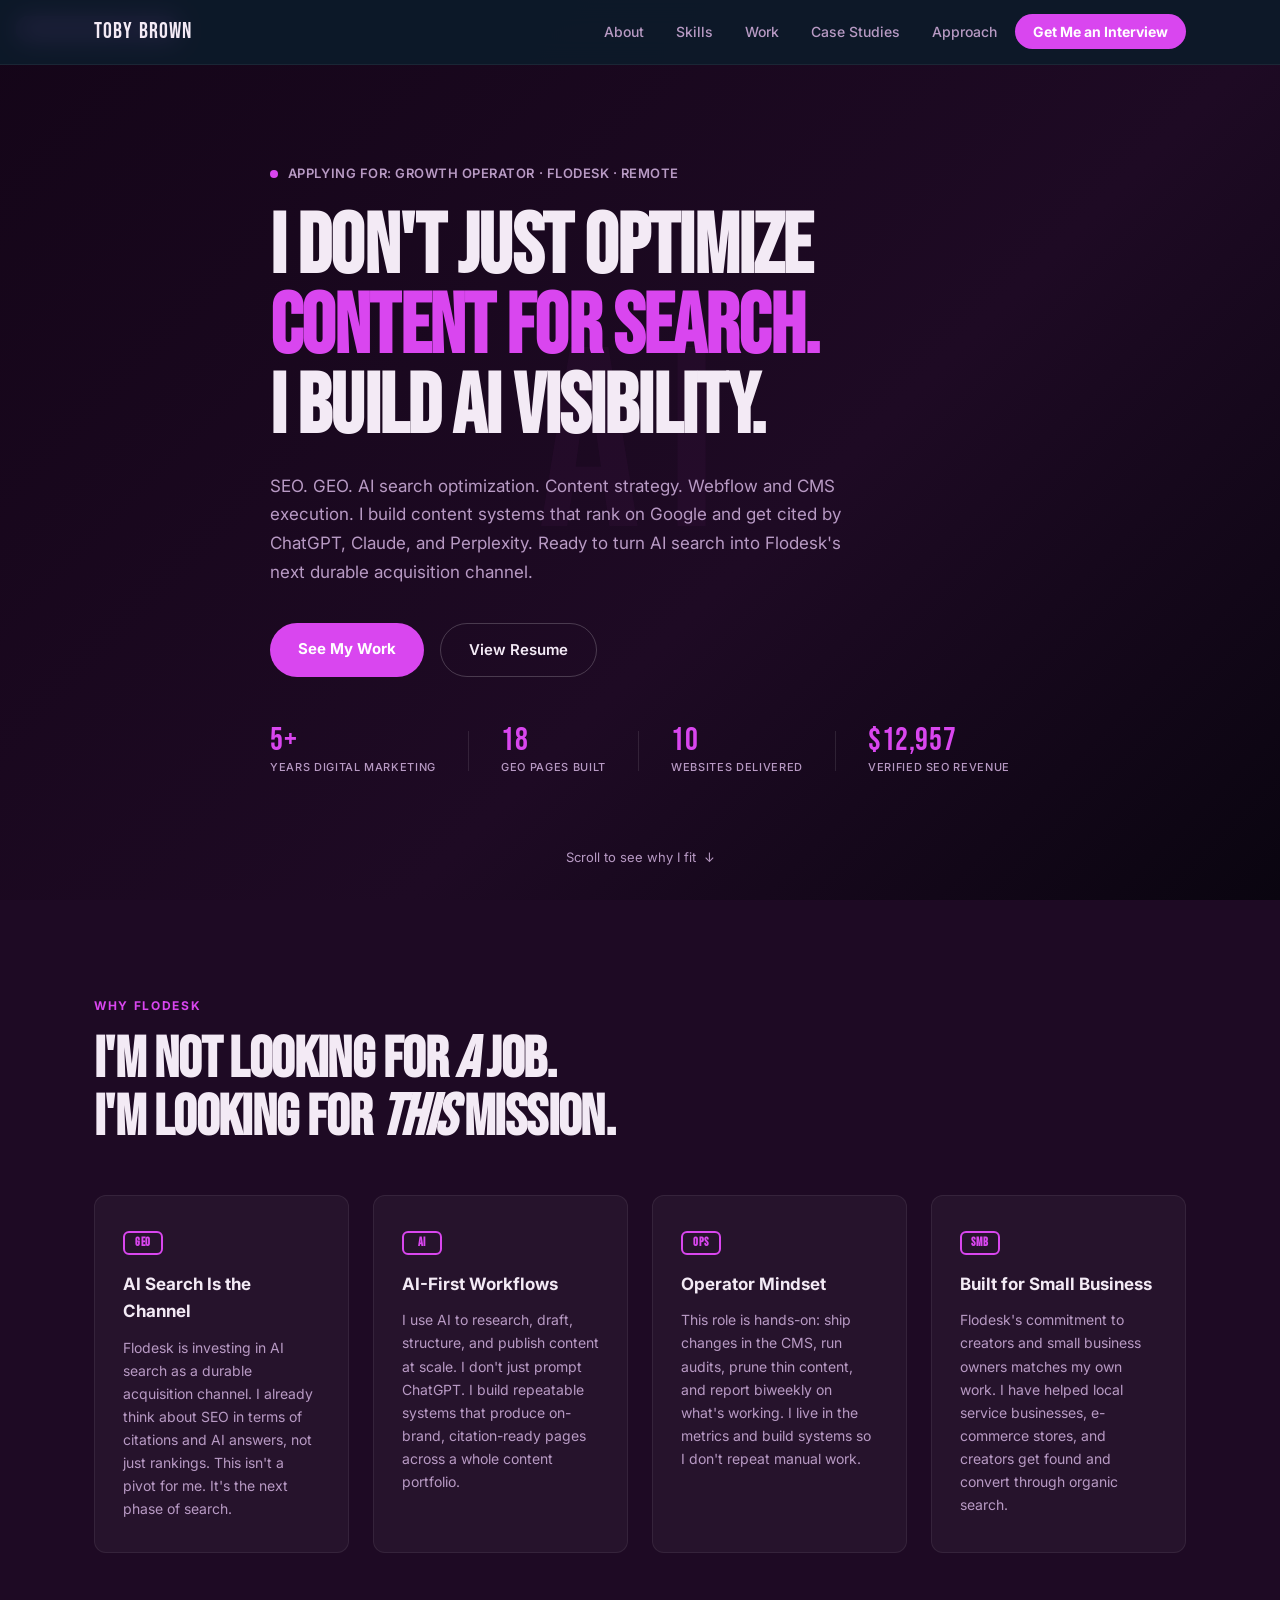
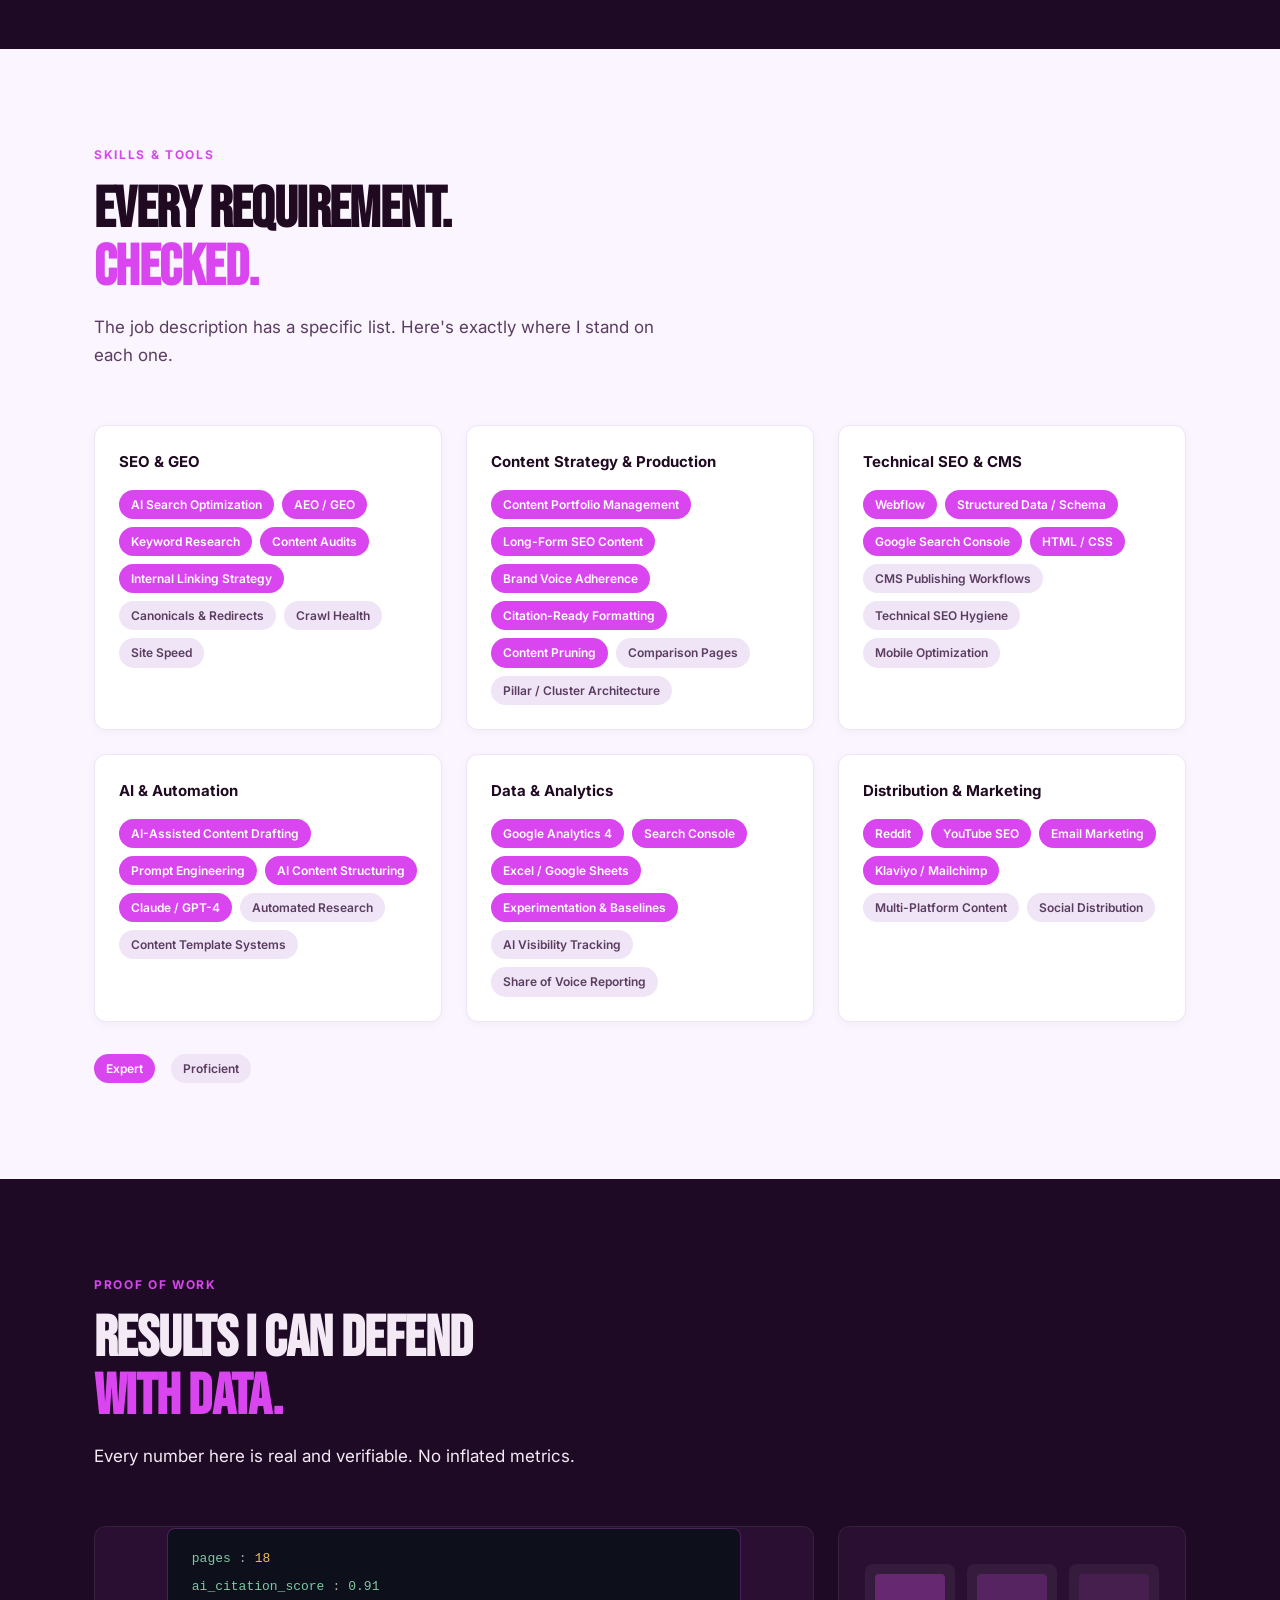
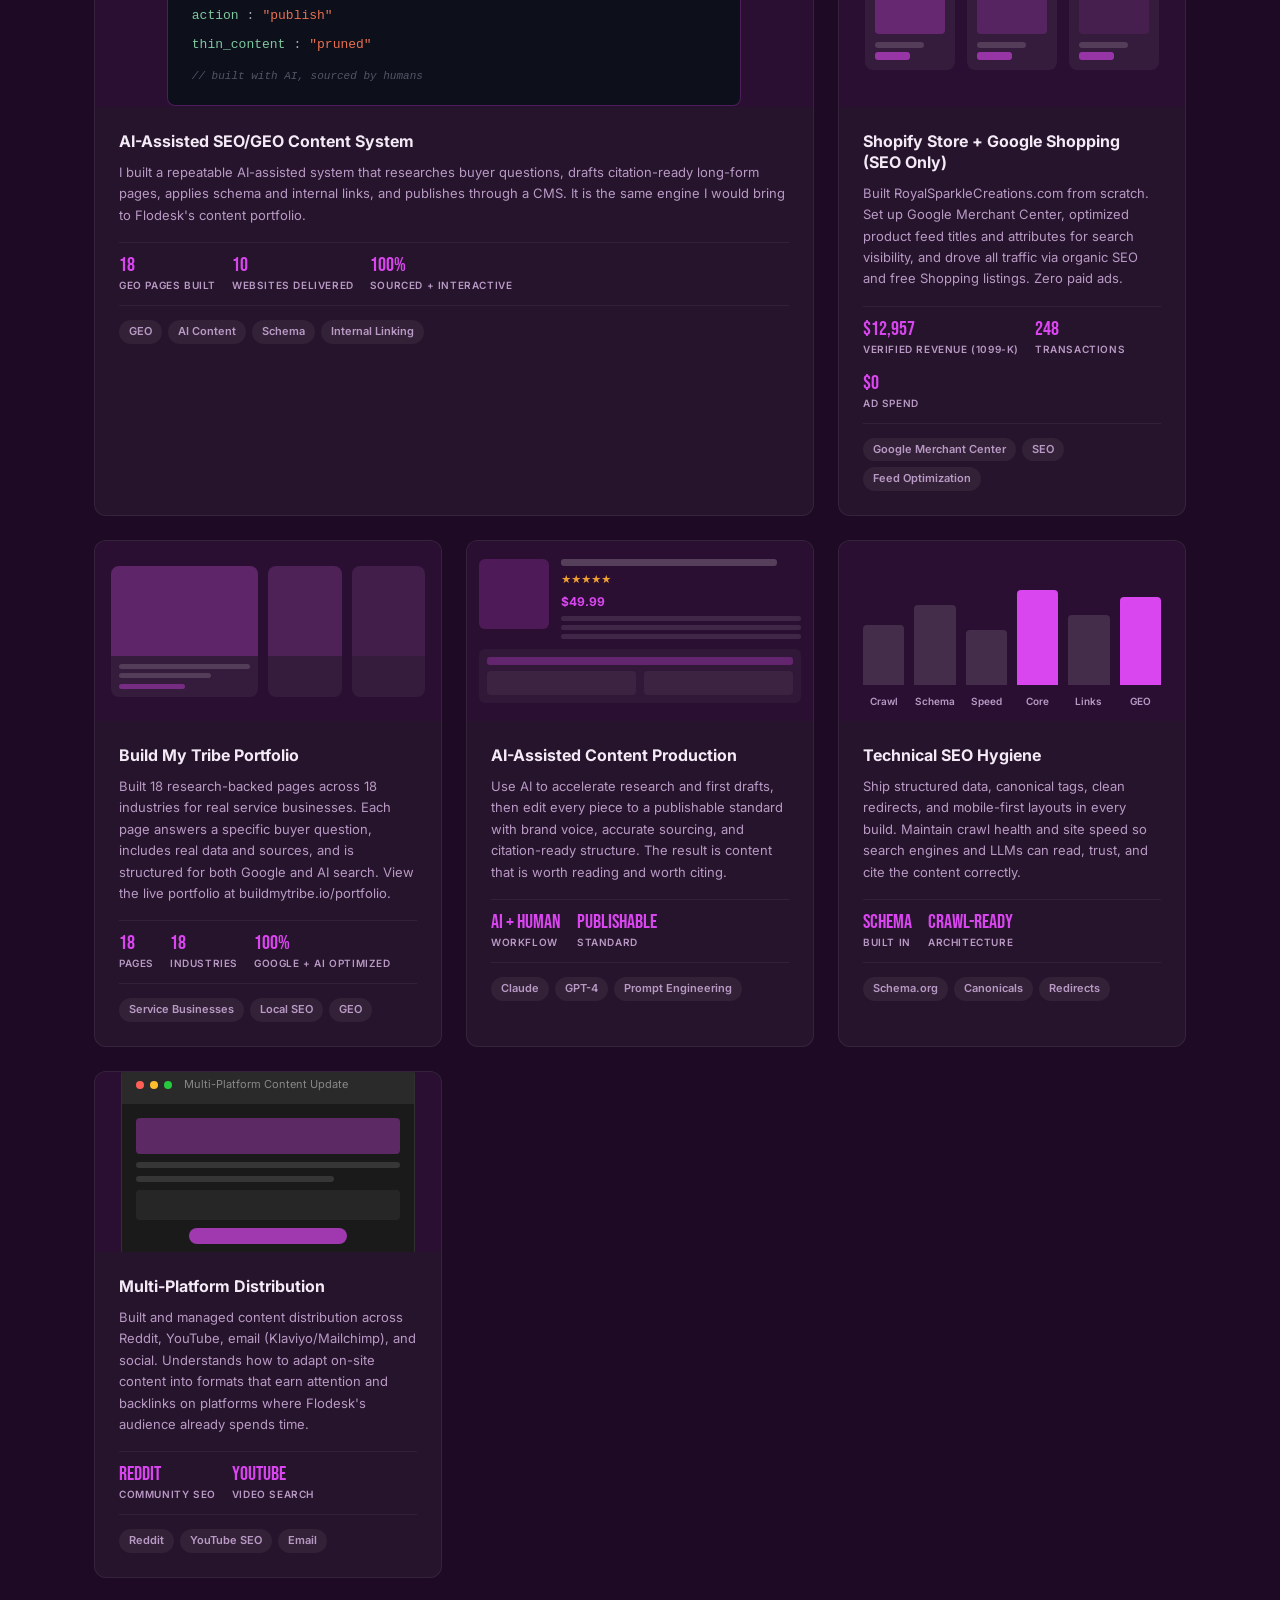
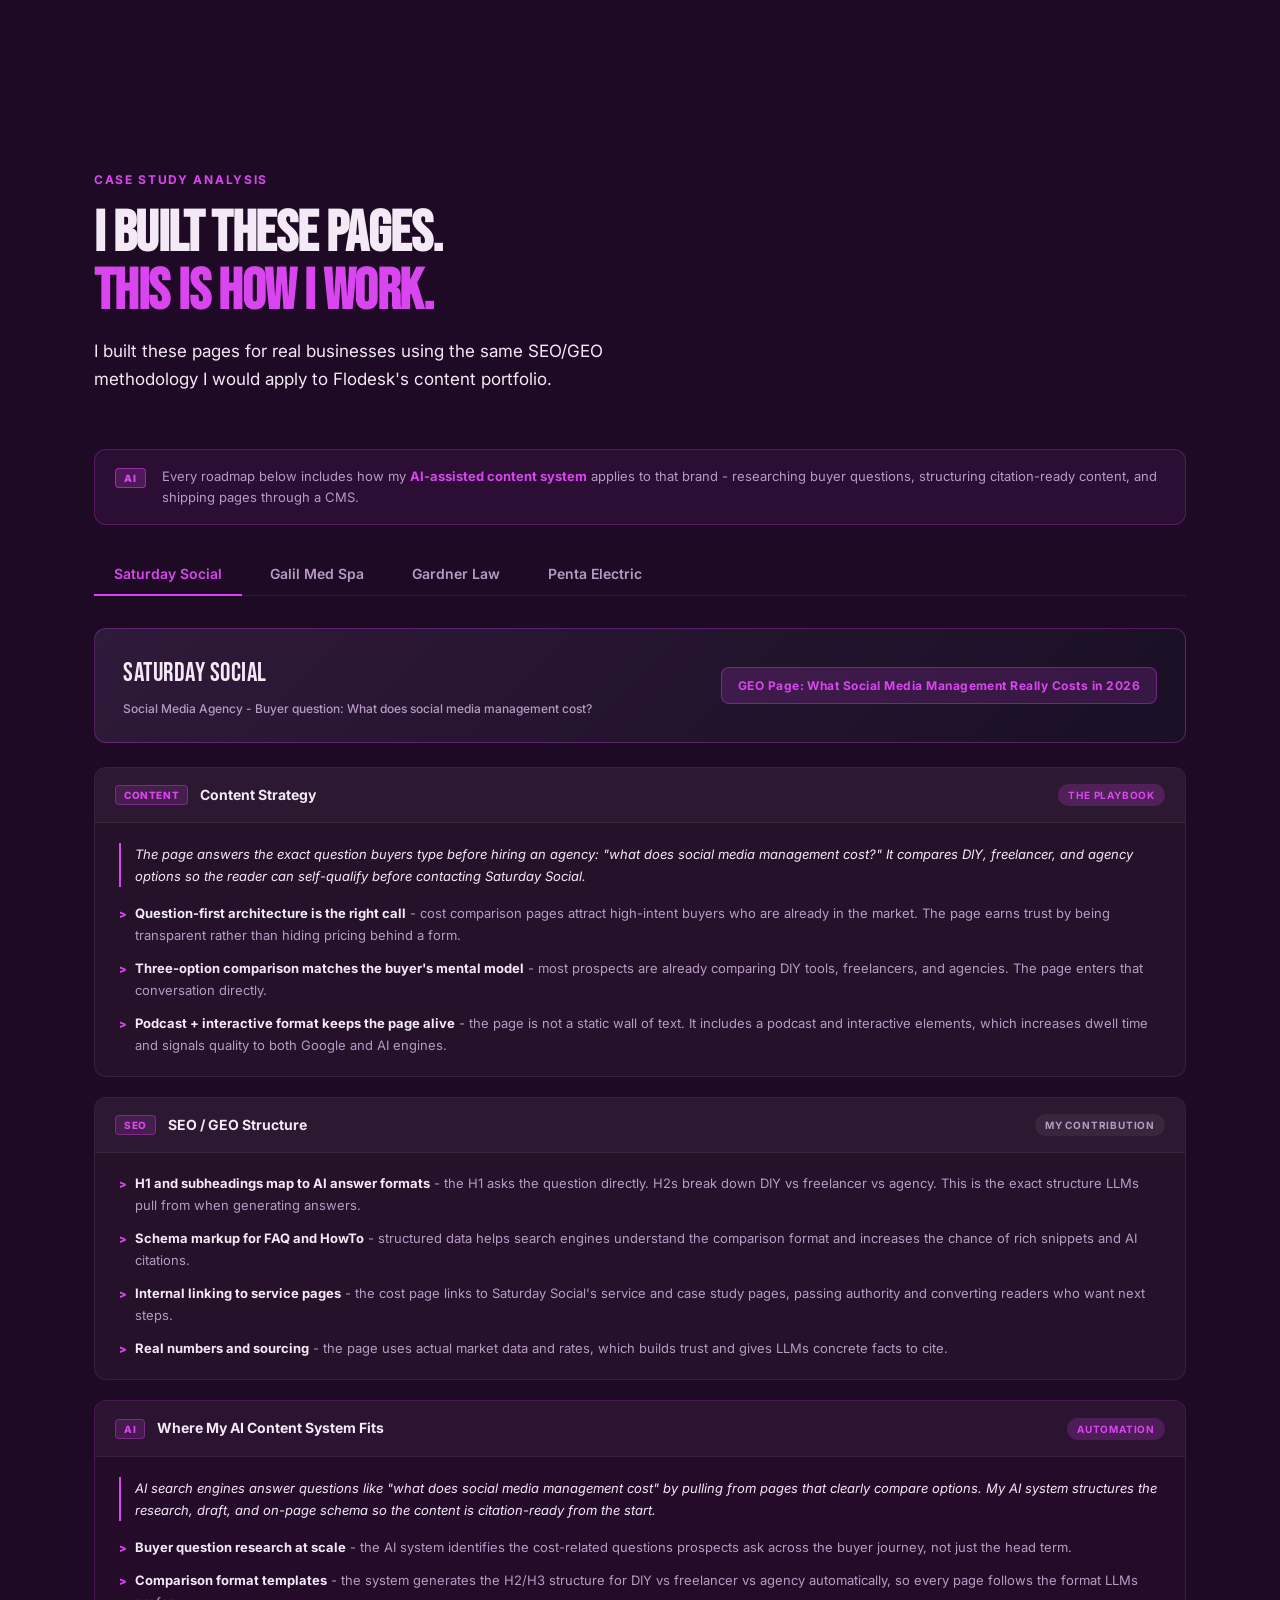
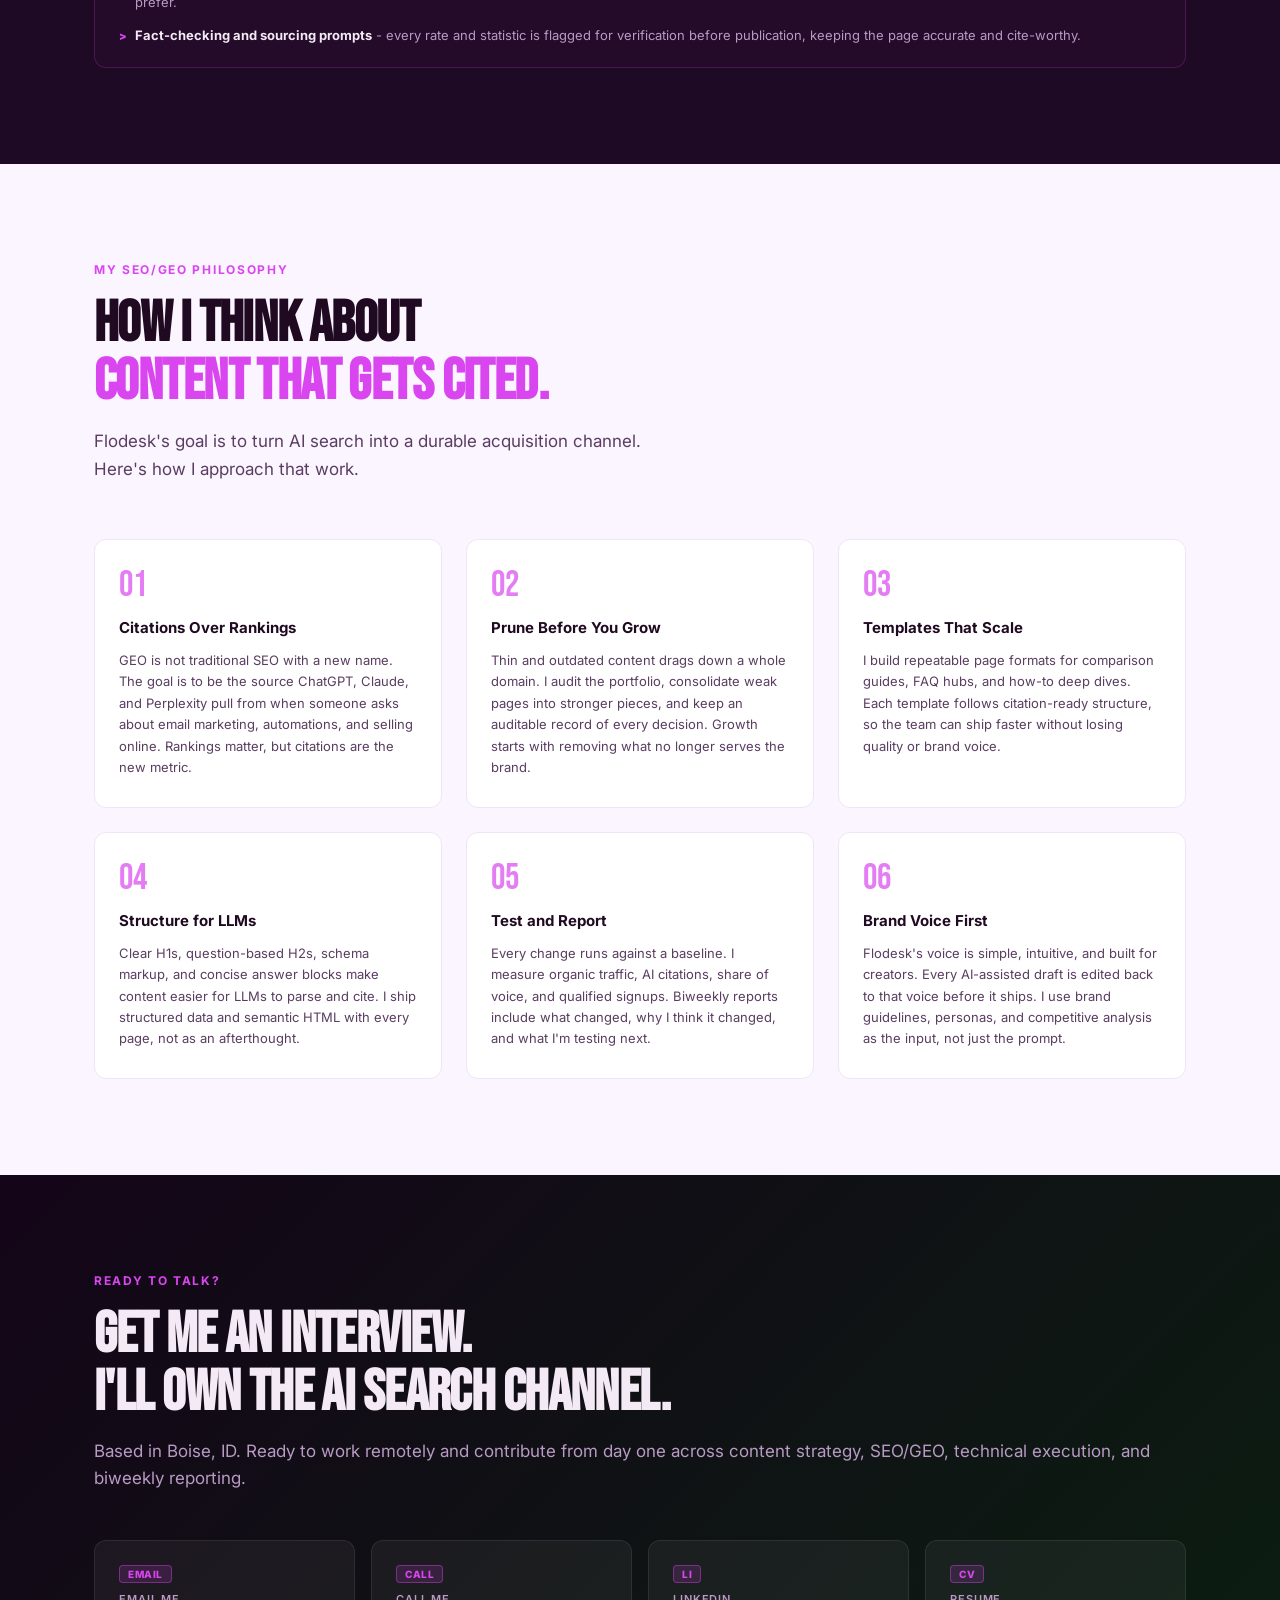
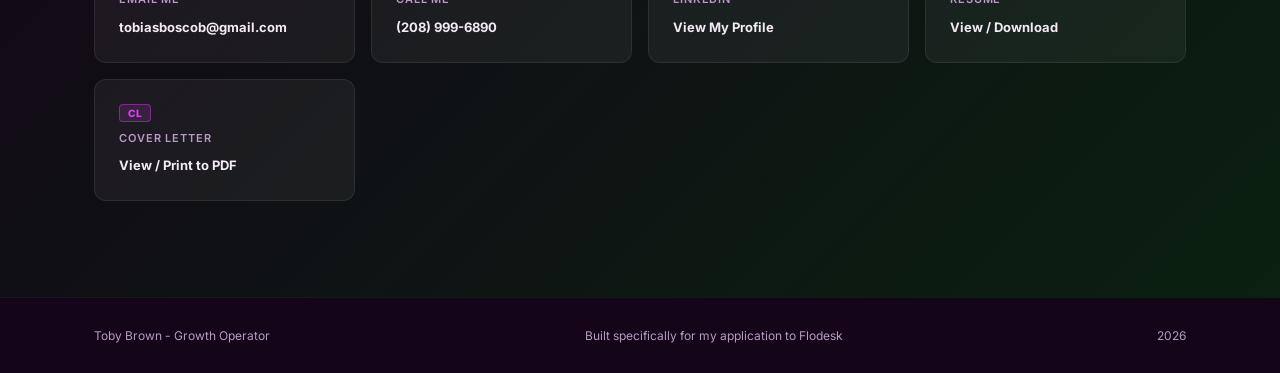
==== index.html @ 9919e55a "Initial Flodesk Growth Operator portfolio" ====
<!DOCTYPE html>
<html lang="en">
<head>
  <meta charset="UTF-8" />
  <meta name="viewport" content="width=device-width, initial-scale=1.0" />
  <title>Toby Brown - Growth Operator | Flodesk Application</title>
  <meta name="description" content="Application portfolio for the Growth Operator role at Flodesk. SEO, GEO, AI search optimization, content strategy, and technical execution." />
  <link rel="preconnect" href="https://fonts.googleapis.com" />
  <link rel="preconnect" href="https://fonts.gstatic.com" crossorigin />
  <link href="https://fonts.googleapis.com/css2?family=Inter:wght@300;400;500;600;700;800;900&family=Bebas+Neue&display=swap" rel="stylesheet" />
  <link rel="stylesheet" href="style.css" />
</head>
<body>

  <!-- NAV -->
  <nav id="navbar">
    <div class="nav-inner">
      <span class="nav-logo">Toby Brown</span>
      <ul class="nav-links">
        <li><a href="#about">About</a></li>
        <li><a href="#skills">Skills</a></li>
        <li><a href="#work">Work</a></li>
        <li><a href="#roadmaps">Case Studies</a></li>
        <li><a href="#approach">Approach</a></li>
        <li><a href="#contact" class="nav-cta">Get Me an Interview</a></li>
      </ul>
      <button class="hamburger" id="hamburger" aria-label="Menu">&#9776;</button>
    </div>
  </nav>

  <!-- HERO -->
  <section id="hero">
    <div class="hero-bg-text">AI</div>
    <div class="hero-content">
      <div class="hero-eyebrow">
        <span class="dot"></span>
        Applying for: Growth Operator &middot; Flodesk &middot; Remote
      </div>
      <h1>
        I Don't Just Optimize<br />
        <span class="accent">Content for Search.</span><br />
        I Build AI Visibility.
      </h1>
      <p class="hero-sub">
        SEO. GEO. AI search optimization. Content strategy. Webflow and CMS execution.
        I build content systems that rank on Google and get cited by ChatGPT, Claude, and Perplexity.
        Ready to turn AI search into Flodesk's next durable acquisition channel.
      </p>
      <div class="hero-actions">
        <a href="#work" class="btn-primary">See My Work</a>
        <a href="resume.html" target="_blank" class="btn-outline">View Resume</a>
      </div>
      <div class="hero-stats">
        <div class="stat"><span class="stat-num">5+</span><span class="stat-label">Years Digital Marketing</span></div>
        <div class="stat-divider"></div>
        <div class="stat"><span class="stat-num">18</span><span class="stat-label">GEO Pages Built</span></div>
        <div class="stat-divider"></div>
        <div class="stat"><span class="stat-num">10</span><span class="stat-label">Websites Delivered</span></div>
        <div class="stat-divider"></div>
        <div class="stat"><span class="stat-num">$12,957</span><span class="stat-label">Verified SEO Revenue</span></div>
      </div>
    </div>
    <div class="hero-scroll-hint">Scroll to see why I fit <span>&#8595;</span></div>
  </section>

  <!-- WHY RIDGELINE -->
  <section id="about" class="section-dark">
    <div class="container">
      <div class="section-label">Why Flodesk</div>
      <h2>I'm Not Looking For <em>A</em> Job.<br />I'm Looking For <em>This</em> Mission.</h2>
      <div class="why-grid">
        <div class="why-card">
          <div class="why-icon-text">GEO</div>
          <h3>AI Search Is the Channel</h3>
          <p>Flodesk is investing in AI search as a durable acquisition channel. I already think about SEO in terms of citations and AI answers, not just rankings. This isn't a pivot for me. It's the next phase of search.</p>
        </div>
        <div class="why-card">
          <div class="why-icon-text">AI</div>
          <h3>AI-First Workflows</h3>
          <p>I use AI to research, draft, structure, and publish content at scale. I don't just prompt ChatGPT. I build repeatable systems that produce on-brand, citation-ready pages across a whole content portfolio.</p>
        </div>
        <div class="why-card">
          <div class="why-icon-text">OPS</div>
          <h3>Operator Mindset</h3>
          <p>This role is hands-on: ship changes in the CMS, run audits, prune thin content, and report biweekly on what's working. I live in the metrics and build systems so I don't repeat manual work.</p>
        </div>
        <div class="why-card">
          <div class="why-icon-text">SMB</div>
          <h3>Built for Small Business</h3>
          <p>Flodesk's commitment to creators and small business owners matches my own work. I have helped local service businesses, e-commerce stores, and creators get found and convert through organic search.</p>
        </div>
      </div>
    </div>
  </section>

  <!-- SKILLS MATRIX -->
  <section id="skills" class="section-light">
    <div class="container">
      <div class="section-label">Skills &amp; Tools</div>
      <h2>Every Requirement.<br /><span class="accent">Checked.</span></h2>
      <p class="section-sub">The job description has a specific list. Here's exactly where I stand on each one.</p>

      <div class="skills-categories">

        <div class="skill-category">
          <div class="skill-cat-header">
            <h3>SEO &amp; GEO</h3>
          </div>
          <div class="skill-tags">
            <span class="skill-tag expert">AI Search Optimization</span>
            <span class="skill-tag expert">AEO / GEO</span>
            <span class="skill-tag expert">Keyword Research</span>
            <span class="skill-tag expert">Content Audits</span>
            <span class="skill-tag expert">Internal Linking Strategy</span>
            <span class="skill-tag strong">Canonicals &amp; Redirects</span>
            <span class="skill-tag strong">Crawl Health</span>
            <span class="skill-tag strong">Site Speed</span>
          </div>
        </div>

        <div class="skill-category">
          <div class="skill-cat-header">
            <h3>Content Strategy &amp; Production</h3>
          </div>
          <div class="skill-tags">
            <span class="skill-tag expert">Content Portfolio Management</span>
            <span class="skill-tag expert">Long-Form SEO Content</span>
            <span class="skill-tag expert">Brand Voice Adherence</span>
            <span class="skill-tag expert">Citation-Ready Formatting</span>
            <span class="skill-tag expert">Content Pruning</span>
            <span class="skill-tag strong">Comparison Pages</span>
            <span class="skill-tag strong">Pillar / Cluster Architecture</span>
          </div>
        </div>

        <div class="skill-category">
          <div class="skill-cat-header">
            <h3>Technical SEO &amp; CMS</h3>
          </div>
          <div class="skill-tags">
            <span class="skill-tag expert">Webflow</span>
            <span class="skill-tag expert">Structured Data / Schema</span>
            <span class="skill-tag expert">Google Search Console</span>
            <span class="skill-tag expert">HTML / CSS</span>
            <span class="skill-tag strong">CMS Publishing Workflows</span>
            <span class="skill-tag strong">Technical SEO Hygiene</span>
            <span class="skill-tag strong">Mobile Optimization</span>
          </div>
        </div>

        <div class="skill-category">
          <div class="skill-cat-header">
            <h3>AI &amp; Automation</h3>
          </div>
          <div class="skill-tags">
            <span class="skill-tag expert">AI-Assisted Content Drafting</span>
            <span class="skill-tag expert">Prompt Engineering</span>
            <span class="skill-tag expert">AI Content Structuring</span>
            <span class="skill-tag expert">Claude / GPT-4</span>
            <span class="skill-tag strong">Automated Research</span>
            <span class="skill-tag strong">Content Template Systems</span>
          </div>
        </div>

        <div class="skill-category">
          <div class="skill-cat-header">
            <h3>Data &amp; Analytics</h3>
          </div>
          <div class="skill-tags">
            <span class="skill-tag expert">Google Analytics 4</span>
            <span class="skill-tag expert">Search Console</span>
            <span class="skill-tag expert">Excel / Google Sheets</span>
            <span class="skill-tag expert">Experimentation &amp; Baselines</span>
            <span class="skill-tag strong">AI Visibility Tracking</span>
            <span class="skill-tag strong">Share of Voice Reporting</span>
          </div>
        </div>

        <div class="skill-category">
          <div class="skill-cat-header">
            <h3>Distribution &amp; Marketing</h3>
          </div>
          <div class="skill-tags">
            <span class="skill-tag expert">Reddit</span>
            <span class="skill-tag expert">YouTube SEO</span>
            <span class="skill-tag expert">Email Marketing</span>
            <span class="skill-tag expert">Klaviyo / Mailchimp</span>
            <span class="skill-tag strong">Multi-Platform Content</span>
            <span class="skill-tag strong">Social Distribution</span>
          </div>
        </div>

      </div>

      <div class="skill-legend">
        <span class="legend-item"><span class="skill-tag expert">Expert</span></span>
        <span class="legend-item"><span class="skill-tag strong">Proficient</span></span>
      </div>
    </div>
  </section>

  <!-- WORK / PROOF -->
  <section id="work" class="section-dark">
    <div class="container">
      <div class="section-label">Proof of Work</div>
      <h2>Results I Can Defend<br /><span class="accent">With Data.</span></h2>
      <p class="section-sub">Every number here is real and verifiable. No inflated metrics.</p>

      <div class="portfolio-grid">

        <div class="portfolio-card featured">
          <div class="portfolio-card-badge">AI + GEO</div>
          <div class="portfolio-card-img ai-preview">
            <div class="code-mock">
              <div class="cm-line"><span class="cm-key">pages</span><span class="cm-op">:</span> <span class="cm-num">18</span></div>
              <div class="cm-line"><span class="cm-key">ai_citation_score</span><span class="cm-op">:</span> <span class="cm-val">0.91</span></div>
              <div class="cm-line"><span class="cm-key">action</span><span class="cm-op">:</span> <span class="cm-str">"publish"</span></div>
              <div class="cm-line"><span class="cm-key">thin_content</span><span class="cm-op">:</span> <span class="cm-str">"pruned"</span></div>
              <div class="cm-line cm-dim">// built with AI, sourced by humans</div>
            </div>
          </div>
          <div class="portfolio-card-content">
            <h3>AI-Assisted SEO/GEO Content System</h3>
            <p>I built a repeatable AI-assisted system that researches buyer questions, drafts citation-ready long-form pages, applies schema and internal links, and publishes through a CMS. It is the same engine I would bring to Flodesk's content portfolio.</p>
            <div class="portfolio-metrics">
              <div class="metric"><span class="metric-val">18</span><span class="metric-key">GEO Pages Built</span></div>
              <div class="metric"><span class="metric-val">10</span><span class="metric-key">Websites Delivered</span></div>
              <div class="metric"><span class="metric-val">100%</span><span class="metric-key">Sourced + Interactive</span></div>
            </div>
            <div class="portfolio-tags">
              <span>GEO</span><span>AI Content</span><span>Schema</span><span>Internal Linking</span>
            </div>
          </div>
        </div>

        <div class="portfolio-card">
          <div class="portfolio-card-badge">SEO Revenue</div>
          <div class="portfolio-card-img ads-preview">
            <div class="ads-mock">
              <div class="ads-mock-row">
                <div class="ads-product-card">
                  <div class="ads-product-img"></div>
                  <div class="ads-product-info">
                    <div class="ads-line short"></div>
                    <div class="ads-price"></div>
                  </div>
                </div>
                <div class="ads-product-card">
                  <div class="ads-product-img alt"></div>
                  <div class="ads-product-info">
                    <div class="ads-line short"></div>
                    <div class="ads-price"></div>
                  </div>
                </div>
                <div class="ads-product-card">
                  <div class="ads-product-img dark"></div>
                  <div class="ads-product-info">
                    <div class="ads-line short"></div>
                    <div class="ads-price"></div>
                  </div>
                </div>
              </div>
            </div>
          </div>
          <div class="portfolio-card-content">
            <h3>Shopify Store + Google Shopping (SEO Only)</h3>
            <p>Built RoyalSparkleCreations.com from scratch. Set up Google Merchant Center, optimized product feed titles and attributes for search visibility, and drove all traffic via organic SEO and free Shopping listings. Zero paid ads.</p>
            <div class="portfolio-metrics">
              <div class="metric"><span class="metric-val">$12,957</span><span class="metric-key">Verified Revenue (1099-K)</span></div>
              <div class="metric"><span class="metric-val">248</span><span class="metric-key">Transactions</span></div>
              <div class="metric"><span class="metric-val">$0</span><span class="metric-key">Ad Spend</span></div>
            </div>
            <div class="portfolio-tags">
              <span>Google Merchant Center</span><span>SEO</span><span>Feed Optimization</span>
            </div>
          </div>
        </div>

        <div class="portfolio-card">
          <div class="portfolio-card-badge">Content Portfolio</div>
          <div class="portfolio-card-img social-preview">
            <div class="social-mock">
              <div class="social-post">
                <div class="social-post-img"></div>
                <div class="social-post-caption">
                  <div class="sp-line wide"></div>
                  <div class="sp-line medium"></div>
                  <div class="sp-hashtags"></div>
                </div>
              </div>
              <div class="social-post small">
                <div class="social-post-img alt"></div>
              </div>
              <div class="social-post small">
                <div class="social-post-img dark"></div>
              </div>
            </div>
          </div>
          <div class="portfolio-card-content">
            <h3>Build My Tribe Portfolio</h3>
            <p>Built 18 research-backed pages across 18 industries for real service businesses. Each page answers a specific buyer question, includes real data and sources, and is structured for both Google and AI search. View the live portfolio at buildmytribe.io/portfolio.</p>
            <div class="portfolio-metrics">
              <div class="metric"><span class="metric-val">18</span><span class="metric-key">Pages</span></div>
              <div class="metric"><span class="metric-val">18</span><span class="metric-key">Industries</span></div>
              <div class="metric"><span class="metric-val">100%</span><span class="metric-key">Google + AI Optimized</span></div>
            </div>
            <div class="portfolio-tags">
              <span>Service Businesses</span><span>Local SEO</span><span>GEO</span>
            </div>
          </div>
        </div>

        <div class="portfolio-card">
          <div class="portfolio-card-badge">Content Production</div>
          <div class="portfolio-card-img amazon-preview">
            <div class="amazon-mock">
              <div class="amz-listing">
                <div class="amz-img"></div>
                <div class="amz-detail">
                  <div class="amz-title"></div>
                  <div class="amz-stars">&#9733;&#9733;&#9733;&#9733;&#9733;</div>
                  <div class="amz-price">$49.99</div>
                  <div class="amz-bullets">
                    <div class="amz-bullet"></div>
                    <div class="amz-bullet"></div>
                    <div class="amz-bullet"></div>
                  </div>
                </div>
              </div>
              <div class="amz-aplus">
                <div class="aplus-bar"></div>
                <div class="aplus-row">
                  <div class="aplus-cell"></div>
                  <div class="aplus-cell"></div>
                </div>
              </div>
            </div>
          </div>
          <div class="portfolio-card-content">
            <h3>AI-Assisted Content Production</h3>
            <p>Use AI to accelerate research and first drafts, then edit every piece to a publishable standard with brand voice, accurate sourcing, and citation-ready structure. The result is content that is worth reading and worth citing.</p>
            <div class="portfolio-metrics">
              <div class="metric"><span class="metric-val">AI + Human</span><span class="metric-key">Workflow</span></div>
              <div class="metric"><span class="metric-val">Publishable</span><span class="metric-key">Standard</span></div>
            </div>
            <div class="portfolio-tags">
              <span>Claude</span><span>GPT-4</span><span>Prompt Engineering</span>
            </div>
          </div>
        </div>

        <div class="portfolio-card">
          <div class="portfolio-card-badge">Technical SEO</div>
          <div class="portfolio-card-img design-preview">
            <div class="design-mock">
              <div class="report-bars">
                <div class="r-bar" style="height:60%"></div>
                <div class="r-bar" style="height:80%"></div>
                <div class="r-bar" style="height:55%"></div>
                <div class="r-bar accent" style="height:95%"></div>
                <div class="r-bar" style="height:70%"></div>
                <div class="r-bar accent" style="height:88%"></div>
              </div>
              <div class="report-labels">
                <span>Crawl</span><span>Schema</span><span>Speed</span><span>Core</span><span>Links</span><span>GEO</span>
              </div>
            </div>
          </div>
          <div class="portfolio-card-content">
            <h3>Technical SEO Hygiene</h3>
            <p>Ship structured data, canonical tags, clean redirects, and mobile-first layouts in every build. Maintain crawl health and site speed so search engines and LLMs can read, trust, and cite the content correctly.</p>
            <div class="portfolio-metrics">
              <div class="metric"><span class="metric-val">Schema</span><span class="metric-key">Built In</span></div>
              <div class="metric"><span class="metric-val">Crawl-Ready</span><span class="metric-key">Architecture</span></div>
            </div>
            <div class="portfolio-tags">
              <span>Schema.org</span><span>Canonicals</span><span>Redirects</span>
            </div>
          </div>
        </div>

        <div class="portfolio-card">
          <div class="portfolio-card-badge">Distribution</div>
          <div class="portfolio-card-img email-preview">
            <div class="email-mock">
              <div class="email-mock-header">
                <span class="em-dot red"></span>
                <span class="em-dot yellow"></span>
                <span class="em-dot green"></span>
                <span class="em-subject">Multi-Platform Content Update</span>
              </div>
              <div class="email-mock-body">
                <div class="em-hero-bar"></div>
                <div class="em-text-line wide"></div>
                <div class="em-text-line medium"></div>
                <div class="em-img-placeholder"></div>
                <div class="em-cta-bar"></div>
              </div>
            </div>
          </div>
          <div class="portfolio-card-content">
            <h3>Multi-Platform Distribution</h3>
            <p>Built and managed content distribution across Reddit, YouTube, email (Klaviyo/Mailchimp), and social. Understands how to adapt on-site content into formats that earn attention and backlinks on platforms where Flodesk's audience already spends time.</p>
            <div class="portfolio-metrics">
              <div class="metric"><span class="metric-val">Reddit</span><span class="metric-key">Community SEO</span></div>
              <div class="metric"><span class="metric-val">YouTube</span><span class="metric-key">Video Search</span></div>
            </div>
            <div class="portfolio-tags">
              <span>Reddit</span><span>YouTube SEO</span><span>Email</span>
            </div>
          </div>
        </div>

      </div>
    </div>
  </section>

  <!-- CASE STUDY ROADMAPS -->
  <section id="roadmaps" class="section-dark">
    <div class="container">
      <div class="section-label">Case Study Analysis</div>
      <h2>I Built These Pages.<br /><span class="accent">This Is How I Work.</span></h2>
      <p class="section-sub">I built these pages for real businesses using the same SEO/GEO methodology I would apply to Flodesk's content portfolio.</p>

      <div class="ai-callout-banner">
        <span class="ai-badge">AI</span>
        <p>Every roadmap below includes how my <strong>AI-assisted content system</strong> applies to that brand - researching buyer questions, structuring citation-ready content, and shipping pages through a CMS.</p>
      </div>

      <div class="brand-tabs">
        <button class="brand-tab active" data-brand="saturday">Saturday Social</button>
        <button class="brand-tab" data-brand="galil">Galil Med Spa</button>
        <button class="brand-tab" data-brand="gardner">Gardner Law</button>
        <button class="brand-tab" data-brand="penta">Penta Electric</button>
      </div>

      <!-- SATURDAY SOCIAL -->
      <div class="brand-roadmap active" id="brand-saturday">
        <div class="roadmap-header saturday-header">
          <div class="roadmap-brand-info">
            <div class="roadmap-brand-name">Saturday Social</div>
            <div class="roadmap-brand-url">Social Media Agency - Buyer question: What does social media management cost?</div>
          </div>
          <div class="roadmap-result-badge">GEO Page: What Social Media Management Really Costs in 2026</div>
        </div>
        <div class="roadmap-body">

          <div class="channel-block">
            <div class="channel-header">
              <span class="channel-icon ci">CONTENT</span>
              <span class="channel-name">Content Strategy</span>
              <span class="channel-priority high">The Playbook</span>
            </div>
            <div class="channel-body">
              <p class="channel-thesis">The page answers the exact question buyers type before hiring an agency: "what does social media management cost?" It compares DIY, freelancer, and agency options so the reader can self-qualify before contacting Saturday Social.</p>
              <ul class="channel-actions">
                <li><strong>Question-first architecture is the right call</strong> - cost comparison pages attract high-intent buyers who are already in the market. The page earns trust by being transparent rather than hiding pricing behind a form.</li>
                <li><strong>Three-option comparison matches the buyer's mental model</strong> - most prospects are already comparing DIY tools, freelancers, and agencies. The page enters that conversation directly.</li>
                <li><strong>Podcast + interactive format keeps the page alive</strong> - the page is not a static wall of text. It includes a podcast and interactive elements, which increases dwell time and signals quality to both Google and AI engines.</li>
              </ul>
            </div>
          </div>

          <div class="channel-block">
            <div class="channel-header">
              <span class="channel-icon ci">SEO</span>
              <span class="channel-name">SEO / GEO Structure</span>
              <span class="channel-priority medium">My Contribution</span>
            </div>
            <div class="channel-body">
              <ul class="channel-actions">
                <li><strong>H1 and subheadings map to AI answer formats</strong> - the H1 asks the question directly. H2s break down DIY vs freelancer vs agency. This is the exact structure LLMs pull from when generating answers.</li>
                <li><strong>Schema markup for FAQ and HowTo</strong> - structured data helps search engines understand the comparison format and increases the chance of rich snippets and AI citations.</li>
                <li><strong>Internal linking to service pages</strong> - the cost page links to Saturday Social's service and case study pages, passing authority and converting readers who want next steps.</li>
                <li><strong>Real numbers and sourcing</strong> - the page uses actual market data and rates, which builds trust and gives LLMs concrete facts to cite.</li>
              </ul>
            </div>
          </div>

          <div class="channel-block ai-block">
            <div class="channel-header">
              <span class="channel-icon ci">AI</span>
              <span class="channel-name">Where My AI Content System Fits</span>
              <span class="channel-priority ai-tag">Automation</span>
            </div>
            <div class="channel-body">
              <p class="channel-thesis">AI search engines answer questions like "what does social media management cost" by pulling from pages that clearly compare options. My AI system structures the research, draft, and on-page schema so the content is citation-ready from the start.</p>
              <ul class="channel-actions">
                <li><strong>Buyer question research at scale</strong> - the AI system identifies the cost-related questions prospects ask across the buyer journey, not just the head term.</li>
                <li><strong>Comparison format templates</strong> - the system generates the H2/H3 structure for DIY vs freelancer vs agency automatically, so every page follows the format LLMs prefer.</li>
                <li><strong>Fact-checking and sourcing prompts</strong> - every rate and statistic is flagged for verification before publication, keeping the page accurate and cite-worthy.</li>
              </ul>
            </div>
          </div>

        </div>
      </div>

      <!-- GALIL MED SPA -->
      <div class="brand-roadmap" id="brand-galil">
        <div class="roadmap-header galil-header">
          <div class="roadmap-brand-info">
            <div class="roadmap-brand-name">Galil Med Spa</div>
            <div class="roadmap-brand-url">Medical Aesthetics - Buyer question: What does a HIFU facial cost?</div>
          </div>
          <div class="roadmap-result-badge">GEO Page: HIFU Facial Cost vs Microneedling vs Surgical Lift</div>
        </div>
        <div class="roadmap-body">

          <div class="channel-block">
            <div class="channel-header">
              <span class="channel-icon ci">CONTENT</span>
              <span class="channel-name">Content Strategy</span>
              <span class="channel-priority high">The Playbook</span>
            </div>
            <div class="channel-body">
              <p class="channel-thesis">The page targets a high-intent medical aesthetics buyer who is comparing treatments and providers. By answering cost, downtime, and results upfront, it filters out price shoppers and attracts prospects who are ready to book a consultation.</p>
              <ul class="channel-actions">
                <li><strong>Cost + comparison + provider is the right content triangle</strong> - buyers want to know price, how it compares to alternatives, and who they can trust. The page covers all three.</li>
                <li><strong>Medical credibility is non-negotiable</strong> - the page does not make unsupported claims. It explains how HIFU works, what it treats, and who is a good candidate, which protects the brand and helps the reader make an informed decision.</li>
                <li><strong>Local booking intent is built into the structure</strong> - the page is written for a specific Idaho market and includes clear next steps for consultation booking, not just education.</li>
              </ul>
            </div>
          </div>

          <div class="channel-block">
            <div class="channel-header">
              <span class="channel-icon ci">SEO</span>
              <span class="channel-name">SEO / GEO Structure</span>
              <span class="channel-priority medium">My Contribution</span>
            </div>
            <div class="channel-body">
              <ul class="channel-actions">
                <li><strong>H1 targets the comparison query</strong> - "What a HIFU Facial Costs (and How It Compares to Microneedling and a Surgical Lift)" captures both the cost intent and the comparison intent in one search-friendly headline.</li>
                <li><strong>Procedure comparison table</strong> - a clear table comparing HIFU, microneedling, and surgical lift gives both readers and AI engines a scannable fact base.</li>
                <li><strong>Medical FAQ schema</strong> - FAQ schema on safety, downtime, results, and candidacy helps the page appear in AI-generated answers and featured snippets.</li>
                <li><strong>Local service page links</strong> - internal links to the med spa's HIFU service and consultation pages convert educated readers into booked appointments.</li>
              </ul>
            </div>
          </div>

          <div class="channel-block ai-block">
            <div class="channel-header">
              <span class="channel-icon ci">AI</span>
              <span class="channel-name">Where My AI Content System Fits</span>
              <span class="channel-priority ai-tag">Automation</span>
            </div>
            <div class="channel-body">
              <p class="channel-thesis">Medical aesthetics content has to be accurate and well-sourced. My AI system drafts the comparison framework, flags medical claims for human review, and structures the page so it is easy for both readers and LLMs to parse.</p>
              <ul class="channel-actions">
                <li><strong>Competitor and alternative research</strong> - the AI system gathers how microneedling and surgical lift are described across authoritative sources, so the comparison is accurate and balanced.</li>
                <li><strong>Claim flagging for human verification</strong> - any statement about results, safety, or candidacy is tagged for review before publication, keeping the content compliant and trustworthy.</li>
                <li><strong>FAQ schema generation</strong> - the system extracts the most common questions from research and formats them into FAQ schema automatically.</li>
              </ul>
            </div>
          </div>

        </div>
      </div>

      <!-- GARDNER LAW -->
      <div class="brand-roadmap" id="brand-gardner">
        <div class="roadmap-header gardner-header">
          <div class="roadmap-brand-info">
            <div class="roadmap-brand-name">Gardner Law</div>
            <div class="roadmap-brand-url">Estate Planning - Buyer question: Will or living trust in Idaho?</div>
          </div>
          <div class="roadmap-result-badge">GEO Page: Will or Living Trust in Idaho</div>
        </div>
        <div class="roadmap-body">

          <div class="channel-block">
            <div class="channel-header">
              <span class="channel-icon ci">CONTENT</span>
              <span class="channel-name">Content Strategy</span>
              <span class="channel-priority high">The Playbook</span>
            </div>
            <div class="channel-body">
              <p class="channel-thesis">The page answers a high-stakes question for Idaho families: which estate planning tool do they actually need? It replaces dense legal jargon with plain-language guidance and a clear recommendation framework.</p>
              <ul class="channel-actions">
                <li><strong>Local specificity builds trust</strong> - Idaho probate laws and tax rules are different from other states. The page is written for Idaho residents, not a generic national audience.</li>
                <li><strong>Decision framework, not just definitions</strong> - the page does not just define wills and trusts. It tells the reader which one fits their situation based on assets, family structure, and goals.</li>
                <li><strong>Soft conversion to consultation</strong> - estate planning is a high-trust purchase. The page ends with a consultation CTA after educating the reader, which is the right sequence for this service.</li>
              </ul>
            </div>
          </div>

          <div class="channel-block">
            <div class="channel-header">
              <span class="channel-icon ci">SEO</span>
              <span class="channel-name">SEO / GEO Structure</span>
              <span class="channel-priority medium">My Contribution</span>
            </div>
            <div class="channel-body">
              <ul class="channel-actions">
                <li><strong>Local keyword targeting</strong> - the H1 includes "Idaho" and the page targets "will or trust Idaho," "Idaho living trust," and related local terms that indicate intent to hire a local attorney.</li>
                <li><strong>Clear H2 decision paths</strong> - H2s like "When a will is enough" and "When a trust makes sense" match the way AI engines structure comparison answers.</li>
                <li><strong>Legal disclaimer and authority signals</strong> - the page includes attorney bio links, disclaimers, and clear sourcing, which builds trust with both readers and AI systems.</li>
                <li><strong>Service and contact internal links</strong> - the page links to estate planning services, the attorney team, and the contact page to convert informed readers into consultations.</li>
              </ul>
            </div>
          </div>

          <div class="channel-block ai-block">
            <div class="channel-header">
              <span class="channel-icon ci">AI</span>
              <span class="channel-name">Where My AI Content System Fits</span>
              <span class="channel-priority ai-tag">Automation</span>
            </div>
            <div class="channel-body">
              <p class="channel-thesis">Legal content has to be precise and jurisdiction-specific. My AI system researches Idaho-specific estate planning rules, drafts plain-language explanations, and flags anything that needs attorney review before the page goes live.</p>
              <ul class="channel-actions">
                <li><strong>Jurisdiction-specific research</strong> - the AI system is prompted to prioritize Idaho probate, trust, and tax rules rather than generic US legal advice.</li>
                <li><strong>Plain-language rewriting</strong> - complex legal concepts are rewritten for a non-lawyer audience, then reviewed for accuracy before publication.</li>
                <li><strong>Attorney review checkpoints</strong> - the workflow flags sections that contain legal claims, ensuring a human expert reviews before the page is published.</li>
              </ul>
            </div>
          </div>

        </div>
      </div>

      <!-- PENTA ELECTRIC -->
      <div class="brand-roadmap" id="brand-penta">
        <div class="roadmap-header penta-header">
          <div class="roadmap-brand-info">
            <div class="roadmap-brand-name">Penta Electric</div>
            <div class="roadmap-brand-url">Electrical / Solar - Buyer question: Are solar panels worth it in Idaho in 2026?</div>
          </div>
          <div class="roadmap-result-badge">GEO Page: Are Solar Panels Worth It in Idaho in 2026?</div>
        </div>
        <div class="roadmap-body">

          <div class="channel-block">
            <div class="channel-header">
              <span class="channel-icon ci">CONTENT</span>
              <span class="channel-name">Content Strategy</span>
              <span class="channel-priority high">The Playbook</span>
            </div>
            <div class="channel-body">
              <p class="channel-thesis">The page addresses a buyer who is skeptical and researching a major purchase. It answers ROI, policy changes, and timing honestly, which builds authority and pre-qualifies the right leads for Penta Electric.</p>
              <ul class="channel-actions">
                <li><strong>Honest framing beats hype</strong> - the title promises "an honest look after the rules changed." That tone matches how buyers research solar today and builds trust before the sales conversation.</li>
                <li><strong>2026 policy update angle captures search demand</strong> - solar incentives and net metering rules change often. A page that addresses the latest rules ranks for time-sensitive searches and earns links from local news and forums.</li>
                <li><strong>ROI calculator or estimate framework</strong> - giving the reader a way to estimate payback period keeps them on the page and positions Penta Electric as the authority on Idaho solar math.</li>
              </ul>
            </div>
          </div>

          <div class="channel-block">
            <div class="channel-header">
              <span class="channel-icon ci">SEO</span>
              <span class="channel-name">SEO / GEO Structure</span>
              <span class="channel-priority medium">My Contribution</span>
            </div>
            <div class="channel-body">
              <ul class="channel-actions">
                <li><strong>Year-included H1 captures the update query</strong> - "Are solar panels worth it in Idaho in 2026?" ranks for both the evergreen question and the current-year policy search.</li>
                <li><strong>Policy and incentive section</strong> - a dedicated section on Idaho-specific incentives, tax credits, and utility rules gives LLMs concrete facts to cite and keeps the page fresh.</li>
                <li><strong>FAQ schema on payback, warranties, and installation</strong> - these are the exact questions buyers ask before contacting a solar installer. FAQ schema helps the page appear in AI answers.</li>
                <li><strong>Service page and quote CTA links</strong> - the page funnels educated readers into a free quote request, matching the high-intent solar buyer journey.</li>
              </ul>
            </div>
          </div>

          <div class="channel-block ai-block">
            <div class="channel-header">
              <span class="channel-icon ci">AI</span>
              <span class="channel-name">Where My AI Content System Fits</span>
              <span class="channel-priority ai-tag">Automation</span>
            </div>
            <div class="channel-body">
              <p class="channel-thesis">Solar content goes stale fast because policies and incentives change. My AI system tracks rule changes, drafts updated sections, and flags every statistic and incentive for verification before the page is republished.</p>
              <ul class="channel-actions">
                <li><strong>Policy change monitoring</strong> - the AI system is set up to detect changes in Idaho solar rules, net metering, and federal incentives so the page stays current.</li>
                <li><strong>ROI calculation framework</strong> - the system drafts payback examples based on current average system costs, electricity rates, and incentive values, then flags them for human review.</li>
                <li><strong>Update workflow</strong> - when rules change, the system identifies which sections need updates and suggests revised copy, reducing the time to keep the page accurate.</li>
              </ul>
            </div>
          </div>

        </div>
      </div>

      <!-- END ROADMAPS -->

    </div>
  </section>

  <!-- HOW I THINK ABOUT SEO/GEO -->
  <section id="approach" class="section-light">
    <div class="container">
      <div class="section-label">My SEO/GEO Philosophy</div>
      <h2>How I Think About<br /><span class="accent">Content That Gets Cited.</span></h2>
      <p class="section-sub">Flodesk's goal is to turn AI search into a durable acquisition channel. Here's how I approach that work.</p>
      <div class="approach-grid">

        <div class="approach-card">
          <div class="approach-num">01</div>
          <h3>Citations Over Rankings</h3>
          <p>GEO is not traditional SEO with a new name. The goal is to be the source ChatGPT, Claude, and Perplexity pull from when someone asks about email marketing, automations, and selling online. Rankings matter, but citations are the new metric.</p>
        </div>

        <div class="approach-card">
          <div class="approach-num">02</div>
          <h3>Prune Before You Grow</h3>
          <p>Thin and outdated content drags down a whole domain. I audit the portfolio, consolidate weak pages into stronger pieces, and keep an auditable record of every decision. Growth starts with removing what no longer serves the brand.</p>
        </div>

        <div class="approach-card">
          <div class="approach-num">03</div>
          <h3>Templates That Scale</h3>
          <p>I build repeatable page formats for comparison guides, FAQ hubs, and how-to deep dives. Each template follows citation-ready structure, so the team can ship faster without losing quality or brand voice.</p>
        </div>

        <div class="approach-card">
          <div class="approach-num">04</div>
          <h3>Structure for LLMs</h3>
          <p>Clear H1s, question-based H2s, schema markup, and concise answer blocks make content easier for LLMs to parse and cite. I ship structured data and semantic HTML with every page, not as an afterthought.</p>
        </div>

        <div class="approach-card">
          <div class="approach-num">05</div>
          <h3>Test and Report</h3>
          <p>Every change runs against a baseline. I measure organic traffic, AI citations, share of voice, and qualified signups. Biweekly reports include what changed, why I think it changed, and what I'm testing next.</p>
        </div>

        <div class="approach-card">
          <div class="approach-num">06</div>
          <h3>Brand Voice First</h3>
          <p>Flodesk's voice is simple, intuitive, and built for creators. Every AI-assisted draft is edited back to that voice before it ships. I use brand guidelines, personas, and competitive analysis as the input, not just the prompt.</p>
        </div>

      </div>
    </div>
  </section>

  <!-- CONTACT -->
  <section id="contact" class="section-cta">
    <div class="container">
      <div class="cta-content">
        <div class="section-label light">Ready to Talk?</div>
        <h2>Get me an Interview.<br />I'll own the AI search channel.</h2>
        <p>Based in Boise, ID. Ready to work remotely and contribute from day one across content strategy, SEO/GEO, technical execution, and biweekly reporting.</p>
        <div class="contact-options">
          <a href="mailto:tobiasboscob@gmail.com" class="contact-card">
            <span class="contact-icon ci">EMAIL</span>
            <span class="contact-label">Email Me</span>
            <span class="contact-value">tobiasboscob@gmail.com</span>
          </a>
          <a href="tel:2089996890" class="contact-card">
            <span class="contact-icon ci">CALL</span>
            <span class="contact-label">Call Me</span>
            <span class="contact-value">(208) 999-6890</span>
          </a>
          <a href="https://www.linkedin.com/in/tobias-brown-352503311/" target="_blank" class="contact-card">
            <span class="contact-icon ci">LI</span>
            <span class="contact-label">LinkedIn</span>
            <span class="contact-value">View My Profile</span>
          </a>
          <a href="resume.html" target="_blank" class="contact-card">
            <span class="contact-icon ci">CV</span>
            <span class="contact-label">Resume</span>
            <span class="contact-value">View / Download</span>
          </a>
          <a href="cover-letter.html" target="_blank" class="contact-card">
            <span class="contact-icon ci">CL</span>
            <span class="contact-label">Cover Letter</span>
            <span class="contact-value">View / Print to PDF</span>
          </a>
        </div>
      </div>
    </div>
  </section>

  <!-- FOOTER -->
  <footer>
    <div class="container">
      <div class="footer-inner">
        <span>Toby Brown - Growth Operator</span>
        <span>Built specifically for my application to Flodesk</span>
        <span>2026</span>
      </div>
    </div>
  </footer>

  <script src="script.js"></script>
</body>
</html>
---- style.css ----
/* ===== BASE ===== */
*, *::before, *::after { box-sizing: border-box; margin: 0; padding: 0; }

:root {
  --green: #D946EF;
  --green-light: #E879F9;
  --green-glow: rgba(217,70,239,0.25);
  --navy: #140518;
  --navy2: #1e0a24;
  --navy3: #2a0f32;
  --mid: #3a1545;
  --light-bg: #FBF5FF;
  --light2: #F0E4F7;
  --text: #F3EAF5;
  --text-dim: #B89AC4;
  --text-dark: #1F0A22;
  --text-dark-dim: #5A3D61;
  --font-body: 'Inter', sans-serif;
  --font-display: 'Bebas Neue', 'Inter', sans-serif;
  --radius: 12px;
  --radius-sm: 8px;
  --transition: 0.25s ease;
}

html { scroll-behavior: smooth; }

body {
  font-family: var(--font-body);
  background: var(--navy);
  color: var(--text);
  line-height: 1.6;
  overflow-x: hidden;
}

.container {
  max-width: 1140px;
  margin: 0 auto;
  padding: 0 24px;
}

/* ===== NAV ===== */
#navbar {
  position: fixed;
  top: 0; left: 0; right: 0;
  z-index: 100;
  background: rgba(13,27,42,0.92);
  backdrop-filter: blur(12px);
  border-bottom: 1px solid rgba(255,255,255,0.06);
  transition: background var(--transition);
}

.nav-inner {
  max-width: 1140px;
  margin: 0 auto;
  padding: 0 24px;
  height: 64px;
  display: flex;
  align-items: center;
  gap: 32px;
}

.nav-logo {
  font-family: var(--font-display);
  font-size: 22px;
  letter-spacing: 0.05em;
  color: var(--text);
  flex-shrink: 0;
}

.nav-links {
  display: flex;
  align-items: center;
  gap: 4px;
  list-style: none;
  margin-left: auto;
}

.nav-links a {
  color: var(--text-dim);
  text-decoration: none;
  font-size: 14px;
  font-weight: 500;
  padding: 8px 14px;
  border-radius: var(--radius-sm);
  transition: color var(--transition), background var(--transition);
}

.nav-links a:hover { color: var(--text); background: rgba(255,255,255,0.05); }

.nav-links .nav-cta {
  background: var(--green);
  color: white !important;
  font-weight: 700;
  padding: 9px 18px;
  border-radius: 100px;
}

.nav-links .nav-cta:hover { background: var(--green-light); }

.hamburger {
  display: none;
  background: none;
  border: none;
  color: var(--text);
  font-size: 22px;
  cursor: pointer;
  margin-left: auto;
}

/* ===== HERO ===== */
#hero {
  min-height: 100vh;
  display: flex;
  flex-direction: column;
  justify-content: center;
  padding: 120px 24px 80px;
  position: relative;
  overflow: hidden;
  background: linear-gradient(135deg, var(--navy) 0%, var(--navy2) 60%, #0a0510 100%);
}

.hero-bg-text {
  position: absolute;
  top: 50%;
  left: 50%;
  transform: translate(-50%, -50%);
  font-family: var(--font-display);
  font-size: clamp(120px, 20vw, 260px);
  color: rgba(217,70,239,0.04);
  white-space: nowrap;
  pointer-events: none;
  user-select: none;
  letter-spacing: 0.1em;
}

.hero-content {
  max-width: 820px;
  margin: 0 auto;
  position: relative;
  z-index: 1;
}

.hero-eyebrow {
  display: flex;
  align-items: center;
  gap: 10px;
  font-size: 13px;
  font-weight: 600;
  color: var(--text-dim);
  letter-spacing: 0.04em;
  margin-bottom: 24px;
  text-transform: uppercase;
}

.dot {
  width: 8px;
  height: 8px;
  border-radius: 50%;
  background: var(--green);
  animation: pulse 2s infinite;
  flex-shrink: 0;
}

@keyframes pulse {
  0%, 100% { opacity: 1; transform: scale(1); }
  50% { opacity: 0.5; transform: scale(0.8); }
}

#hero h1 {
  font-family: var(--font-display);
  font-size: clamp(48px, 7vw, 84px);
  line-height: 0.95;
  letter-spacing: -0.01em;
  color: var(--text);
  margin-bottom: 24px;
}

.accent { color: var(--green); }

.hero-sub {
  font-size: 17px;
  color: var(--text-dim);
  line-height: 1.7;
  max-width: 580px;
  margin-bottom: 36px;
}

.hero-actions {
  display: flex;
  gap: 16px;
  flex-wrap: wrap;
  margin-bottom: 48px;
}

.btn-primary {
  background: var(--green);
  color: white;
  text-decoration: none;
  padding: 14px 28px;
  border-radius: 100px;
  font-weight: 700;
  font-size: 15px;
  transition: background var(--transition), transform var(--transition);
  display: inline-block;
}

.btn-primary:hover { background: var(--green-light); transform: translateY(-2px); }

.btn-outline {
  background: transparent;
  color: var(--text);
  text-decoration: none;
  padding: 14px 28px;
  border-radius: 100px;
  font-weight: 600;
  font-size: 15px;
  border: 1.5px solid rgba(255,255,255,0.2);
  transition: border-color var(--transition), background var(--transition);
  display: inline-block;
}

.btn-outline:hover { border-color: var(--green); background: rgba(217,70,239,0.08); }

.hero-stats {
  display: flex;
  align-items: center;
  gap: 0;
  flex-wrap: wrap;
  gap: 8px;
}

.stat {
  display: flex;
  flex-direction: column;
  gap: 2px;
}

.stat-num {
  font-family: var(--font-display);
  font-size: 32px;
  line-height: 1;
  color: var(--green);
  letter-spacing: 0.02em;
}

.stat-label {
  font-size: 11px;
  color: var(--text-dim);
  font-weight: 500;
  text-transform: uppercase;
  letter-spacing: 0.06em;
}

.stat-divider {
  width: 1px;
  height: 40px;
  background: rgba(255,255,255,0.1);
  margin: 0 24px;
}

.hero-scroll-hint {
  position: absolute;
  bottom: 32px;
  left: 50%;
  transform: translateX(-50%);
  font-size: 13px;
  color: var(--text-dim);
  display: flex;
  align-items: center;
  gap: 8px;
  animation: bounce 2s infinite;
}

@keyframes bounce {
  0%, 100% { transform: translateX(-50%) translateY(0); }
  50% { transform: translateX(-50%) translateY(6px); }
}

/* ===== SECTIONS ===== */
.section-dark {
  background: var(--navy2);
  padding: 96px 0;
}

.section-light {
  background: var(--light-bg);
  padding: 96px 0;
}

.section-label {
  font-size: 12px;
  font-weight: 700;
  letter-spacing: 0.14em;
  text-transform: uppercase;
  color: var(--green);
  margin-bottom: 16px;
}

.section-dark h2, .section-dark p { color: var(--text); }
.section-light h2 { color: var(--text-dark); }
.section-light .section-sub { color: var(--text-dark-dim); }

h2 {
  font-family: var(--font-display);
  font-size: clamp(36px, 5vw, 58px);
  line-height: 1;
  letter-spacing: -0.01em;
  margin-bottom: 16px;
}

.section-sub {
  font-size: 17px;
  line-height: 1.65;
  max-width: 600px;
  margin-bottom: 56px;
  color: var(--text-dim);
}

/* ===== WHY GRID ===== */
.why-grid {
  display: grid;
  grid-template-columns: repeat(auto-fit, minmax(240px, 1fr));
  gap: 24px;
  margin-top: 48px;
}

.why-card {
  background: rgba(255,255,255,0.04);
  border: 1px solid rgba(255,255,255,0.07);
  border-radius: var(--radius);
  padding: 32px 28px;
  transition: border-color var(--transition), transform var(--transition);
}

.why-card:hover {
  border-color: var(--green);
  transform: translateY(-4px);
}

.why-icon-text {
  font-family: var(--font-display);
  font-size: 12px;
  font-weight: 900;
  letter-spacing: 0.08em;
  color: var(--green);
  border: 2px solid var(--green);
  border-radius: 6px;
  padding: 4px 8px;
  line-height: 1;
  display: inline-flex;
  align-items: center;
  justify-content: center;
  min-width: 40px;
  margin-bottom: 16px;
}

.why-card h3 {
  font-size: 17px;
  font-weight: 700;
  color: var(--text);
  margin-bottom: 10px;
}

.why-card p {
  font-size: 14px;
  color: var(--text-dim);
  line-height: 1.65;
}

/* ===== SKILLS ===== */
.skills-categories {
  display: grid;
  grid-template-columns: repeat(auto-fit, minmax(300px, 1fr));
  gap: 24px;
  margin-bottom: 32px;
}

.skill-category {
  background: white;
  border: 1px solid var(--light2);
  border-radius: var(--radius);
  padding: 24px;
  box-shadow: 0 2px 8px rgba(0,0,0,0.04);
}

.skill-cat-header {
  margin-bottom: 16px;
}

.skill-cat-header h3 {
  font-size: 15px;
  font-weight: 700;
  color: var(--text-dark);
}

.skill-tags {
  display: flex;
  flex-wrap: wrap;
  gap: 8px;
}

.skill-tag {
  font-size: 12px;
  font-weight: 600;
  padding: 5px 12px;
  border-radius: 100px;
  display: inline-block;
}

.skill-tag.expert {
  background: var(--green);
  color: white;
}

.skill-tag.strong {
  background: var(--light2);
  color: var(--text-dark-dim);
}

.skill-legend {
  display: flex;
  gap: 16px;
  align-items: center;
  margin-top: 8px;
}

.legend-item {
  display: flex;
  align-items: center;
  gap: 8px;
  font-size: 13px;
  color: var(--text-dark-dim);
}

/* ===== PORTFOLIO ===== */
.portfolio-grid {
  display: grid;
  grid-template-columns: repeat(3, 1fr);
  gap: 24px;
}

.portfolio-card {
  background: rgba(255,255,255,0.04);
  border: 1px solid rgba(255,255,255,0.07);
  border-radius: var(--radius);
  overflow: hidden;
  transition: border-color var(--transition), transform var(--transition);
}

.portfolio-card:hover {
  border-color: var(--green);
  transform: translateY(-4px);
}

.portfolio-card.featured {
  grid-column: span 2;
}

.portfolio-card-badge {
  display: inline-block;
  background: var(--green);
  color: white;
  font-size: 10px;
  font-weight: 800;
  letter-spacing: 0.1em;
  text-transform: uppercase;
  padding: 5px 12px;
  border-radius: 100px;
  position: absolute;
  top: 16px;
  left: 16px;
  z-index: 2;
}

.portfolio-card-img {
  position: relative;
  height: 180px;
  background: var(--navy3);
  display: flex;
  align-items: center;
  justify-content: center;
  overflow: hidden;
}

/* Code mock for AI card */
.code-mock {
  background: #0d0f1b;
  border: 1px solid rgba(217,70,239,0.3);
  border-radius: 8px;
  padding: 20px 24px;
  font-family: 'Courier New', monospace;
  font-size: 13px;
  width: 80%;
  display: flex;
  flex-direction: column;
  gap: 8px;
}

.cm-line { display: flex; gap: 8px; }
.cm-key { color: #7ec8a0; }
.cm-op { color: #aaa; }
.cm-num { color: #f0c060; }
.cm-val { color: #7ec8a0; }
.cm-str { color: #e87050; }
.cm-dim { color: #556; font-style: italic; font-size: 11px; margin-top: 4px; }

/* Ads mock */
.ads-mock { padding: 16px; width: 100%; }
.ads-mock-row { display: flex; gap: 12px; justify-content: center; }
.ads-product-card {
  background: rgba(255,255,255,0.05);
  border-radius: 8px;
  padding: 10px;
  display: flex;
  flex-direction: column;
  gap: 8px;
  width: 90px;
}
.ads-product-img { height: 60px; border-radius: 4px; background: rgba(217,70,239,0.3); }
.ads-product-img.alt { background: rgba(217,70,239,0.2); }
.ads-product-img.dark { background: rgba(217,70,239,0.1); }
.ads-product-info { display: flex; flex-direction: column; gap: 4px; }
.ads-line { height: 6px; border-radius: 3px; background: rgba(255,255,255,0.15); }
.ads-line.short { width: 70%; }
.ads-price { height: 8px; width: 50%; border-radius: 3px; background: var(--green); opacity: 0.6; }

/* Social mock */
.social-mock { padding: 16px; display: flex; gap: 10px; width: 100%; }
.social-post { flex: 2; background: rgba(255,255,255,0.05); border-radius: 8px; overflow: hidden; }
.social-post.small { flex: 1; }
.social-post-img { height: 90px; background: rgba(217,70,239,0.25); }
.social-post-img.alt { background: rgba(217,70,239,0.15); }
.social-post-img.dark { background: rgba(217,70,239,0.08); }
.social-post-caption { padding: 8px; display: flex; flex-direction: column; gap: 4px; }
.sp-line { height: 5px; border-radius: 3px; background: rgba(255,255,255,0.15); }
.sp-line.wide { width: 100%; }
.sp-line.medium { width: 70%; }
.sp-hashtags { height: 5px; width: 50%; border-radius: 3px; background: rgba(217,70,239,0.4); margin-top: 2px; }

/* Amazon mock */
.amazon-mock { padding: 12px; width: 100%; }
.amz-listing { display: flex; gap: 12px; margin-bottom: 10px; }
.amz-img { width: 70px; height: 70px; background: rgba(217,70,239,0.2); border-radius: 6px; flex-shrink: 0; }
.amz-detail { flex: 1; display: flex; flex-direction: column; gap: 5px; }
.amz-title { height: 7px; background: rgba(255,255,255,0.2); border-radius: 3px; width: 90%; }
.amz-stars { font-size: 10px; color: #f0a030; }
.amz-price { font-size: 12px; font-weight: 700; color: var(--green); }
.amz-bullets { display: flex; flex-direction: column; gap: 4px; }
.amz-bullet { height: 5px; background: rgba(255,255,255,0.1); border-radius: 3px; }
.amz-aplus { background: rgba(255,255,255,0.03); border-radius: 6px; padding: 8px; }
.aplus-bar { height: 8px; background: rgba(217,70,239,0.3); border-radius: 3px; margin-bottom: 6px; }
.aplus-row { display: flex; gap: 8px; }
.aplus-cell { flex: 1; height: 24px; background: rgba(255,255,255,0.05); border-radius: 4px; }

/* Report bars */
.design-mock { width: 100%; height: 100%; display: flex; flex-direction: column; justify-content: flex-end; padding: 20px 24px 12px; }
.report-bars { display: flex; align-items: flex-end; gap: 10px; height: 100px; margin-bottom: 8px; }
.r-bar { flex: 1; background: rgba(255,255,255,0.12); border-radius: 4px 4px 0 0; transition: height 0.3s ease; }
.r-bar.accent { background: var(--green); }
.report-labels { display: flex; gap: 10px; }
.report-labels span { flex: 1; font-size: 10px; color: var(--text-dim); text-align: center; font-weight: 600; }

/* Email mock */
.email-mock { background: #1a1a1a; border-radius: 10px; overflow: hidden; width: 85%; border: 1px solid rgba(255,255,255,0.1); }
.email-mock-header { background: #2a2a2a; padding: 10px 14px; display: flex; align-items: center; gap: 6px; }
.em-dot { width: 8px; height: 8px; border-radius: 50%; }
.em-dot.red { background: #ff5f56; }
.em-dot.yellow { background: #ffbd2e; }
.em-dot.green { background: #27c93f; }
.em-subject { font-size: 11px; color: #888; margin-left: 6px; }
.email-mock-body { padding: 14px; display: flex; flex-direction: column; gap: 8px; }
.em-hero-bar { height: 36px; background: rgba(217,70,239,0.35); border-radius: 4px; }
.em-text-line { height: 6px; border-radius: 3px; background: rgba(255,255,255,0.12); }
.em-text-line.wide { width: 100%; }
.em-text-line.medium { width: 75%; }
.em-text-line.short { width: 50%; }
.em-img-placeholder { height: 30px; background: rgba(255,255,255,0.05); border-radius: 4px; }
.em-cta-bar { height: 16px; width: 60%; background: var(--green); border-radius: 100px; margin: 0 auto; opacity: 0.7; }

.portfolio-card-content {
  padding: 24px;
}

.portfolio-card-content h3 {
  font-size: 16px;
  font-weight: 700;
  color: var(--text);
  margin-bottom: 10px;
  line-height: 1.3;
}

.portfolio-card-content p {
  font-size: 13px;
  color: var(--text-dim);
  line-height: 1.65;
  margin-bottom: 16px;
}

.portfolio-metrics {
  display: flex;
  gap: 16px;
  flex-wrap: wrap;
  margin-bottom: 14px;
  padding: 12px 0;
  border-top: 1px solid rgba(255,255,255,0.06);
  border-bottom: 1px solid rgba(255,255,255,0.06);
}

.metric {
  display: flex;
  flex-direction: column;
  gap: 2px;
}

.metric-val {
  font-family: var(--font-display);
  font-size: 20px;
  color: var(--green);
  line-height: 1;
}

.metric-key {
  font-size: 10px;
  color: var(--text-dim);
  text-transform: uppercase;
  letter-spacing: 0.06em;
  font-weight: 600;
}

.portfolio-tags {
  display: flex;
  flex-wrap: wrap;
  gap: 6px;
}

.portfolio-tags span {
  font-size: 11px;
  font-weight: 600;
  color: var(--text-dim);
  background: rgba(255,255,255,0.06);
  padding: 3px 10px;
  border-radius: 100px;
}

/* ===== APPROACH ===== */
.approach-grid {
  display: grid;
  grid-template-columns: repeat(3, 1fr);
  gap: 24px;
  margin-top: 48px;
}

.approach-card {
  background: white;
  border: 1px solid var(--light2);
  border-radius: var(--radius);
  padding: 28px 24px;
  transition: border-color var(--transition), box-shadow var(--transition);
}

.approach-card:hover {
  border-color: var(--green);
  box-shadow: 0 4px 20px rgba(217,70,239,0.1);
}

.approach-num {
  font-family: var(--font-display);
  font-size: 36px;
  color: var(--green);
  line-height: 1;
  margin-bottom: 12px;
  opacity: 0.7;
}

.approach-card h3 {
  font-size: 15px;
  font-weight: 700;
  color: var(--text-dark);
  margin-bottom: 10px;
}

.approach-card p {
  font-size: 13px;
  color: var(--text-dark-dim);
  line-height: 1.65;
}

/* ===== CONTACT ===== */
.section-cta {
  background: linear-gradient(135deg, var(--navy) 0%, #0a2010 100%);
  padding: 96px 0;
}

.section-label.light { color: var(--green); }

.section-cta h2 {
  color: var(--text);
  margin-bottom: 16px;
}

.section-cta p {
  font-size: 17px;
  color: var(--text-dim);
  margin-bottom: 48px;
}

.contact-options {
  display: grid;
  grid-template-columns: repeat(auto-fit, minmax(220px, 1fr));
  gap: 16px;
}

.contact-card {
  background: rgba(255,255,255,0.05);
  border: 1px solid rgba(255,255,255,0.08);
  border-radius: var(--radius);
  padding: 24px;
  display: flex;
  flex-direction: column;
  gap: 8px;
  overflow: hidden;
  min-width: 0;
  text-decoration: none;
  transition: border-color var(--transition), transform var(--transition);
}

.contact-card:hover {
  border-color: var(--green);
  transform: translateY(-3px);
}

.contact-icon {
  font-size: 24px;
}

.contact-icon.ci {
  font-family: var(--font-body);
  font-size: 10px;
  font-weight: 800;
  letter-spacing: 0.06em;
  color: var(--green);
  background: rgba(217,70,239,0.15);
  border: 1px solid rgba(217,70,239,0.4);
  border-radius: 4px;
  padding: 3px 8px;
  line-height: 1;
  display: inline-block;
  width: fit-content;
}

.contact-label {
  font-size: 11px;
  font-weight: 600;
  letter-spacing: 0.08em;
  text-transform: uppercase;
  color: var(--text-dim);
}

.contact-value {
  font-size: 13px;
  font-weight: 700;
  color: var(--text);
  word-break: break-all;
  overflow-wrap: anywhere;
}

/* ===== FOOTER ===== */
footer {
  background: var(--navy);
  border-top: 1px solid rgba(255,255,255,0.05);
  padding: 28px 0;
}

.footer-inner {
  display: flex;
  justify-content: space-between;
  align-items: center;
  flex-wrap: wrap;
  gap: 12px;
  font-size: 12px;
  color: var(--text-dim);
}

/* ===== ROADMAPS ===== */
.brand-tabs {
  display: flex;
  gap: 8px;
  flex-wrap: wrap;
  margin-bottom: 32px;
  border-bottom: 1px solid rgba(255,255,255,0.08);
  padding-bottom: 0;
}

.brand-tab {
  background: transparent;
  border: none;
  color: var(--text-dim);
  font-family: var(--font-body);
  font-size: 14px;
  font-weight: 600;
  padding: 12px 20px;
  cursor: pointer;
  border-bottom: 2px solid transparent;
  margin-bottom: -1px;
  transition: color var(--transition), border-color var(--transition);
}

.brand-tab:hover { color: var(--text); }

.brand-tab.active {
  color: var(--green);
  border-bottom-color: var(--green);
}

.brand-roadmap { display: none; }
.brand-roadmap.active { display: block; }

.roadmap-header {
  border-radius: var(--radius);
  padding: 24px 28px;
  margin-bottom: 24px;
  display: flex;
  justify-content: space-between;
  align-items: center;
  flex-wrap: wrap;
  gap: 16px;
}

.saturday-header { background: linear-gradient(135deg, #2e1a3a, #1a0f24); border: 1px solid rgba(217,70,239,0.3); }
.galil-header { background: linear-gradient(135deg, #1a1f3a, #0f1318); border: 1px solid rgba(139,92,246,0.3); }
.gardner-header { background: linear-gradient(135deg, #2a1a2e, #1a0f1a); border: 1px solid rgba(217,70,239,0.3); }
.penta-header { background: linear-gradient(135deg, #1a2a2e, #0f1818); border: 1px solid rgba(56,189,248,0.3); }

.ai-callout-banner {
  display: flex;
  align-items: flex-start;
  gap: 16px;
  background: rgba(217,70,239,0.08);
  border: 1px solid rgba(217,70,239,0.25);
  border-radius: var(--radius);
  padding: 16px 20px;
  margin-bottom: 28px;
}

.ai-badge {
  font-family: var(--font-body);
  font-size: 10px;
  font-weight: 900;
  letter-spacing: 0.1em;
  color: var(--green);
  background: rgba(217,70,239,0.2);
  border: 1px solid rgba(217,70,239,0.5);
  border-radius: 4px;
  padding: 4px 8px;
  line-height: 1;
  flex-shrink: 0;
  margin-top: 2px;
}

.ai-callout-banner p {
  font-size: 13px;
  color: var(--text-dim);
  line-height: 1.6;
  margin: 0;
}

.ai-callout-banner p strong { color: var(--green); }

.ai-block {
  border-color: rgba(217,70,239,0.2) !important;
  background: rgba(217,70,239,0.03) !important;
}

.channel-priority.ai-tag {
  background: rgba(217,70,239,0.2);
  color: var(--green);
}

.roadmap-brand-name {
  font-family: var(--font-display);
  font-size: 26px;
  color: var(--text);
  letter-spacing: 0.02em;
  margin-bottom: 4px;
}

.roadmap-brand-url {
  font-size: 12px;
  color: var(--text-dim);
  font-weight: 500;
}

.roadmap-result-badge {
  background: rgba(217,70,239,0.15);
  border: 1px solid rgba(217,70,239,0.35);
  border-radius: var(--radius-sm);
  padding: 8px 16px;
  font-size: 12px;
  font-weight: 700;
  color: var(--green);
  letter-spacing: 0.04em;
  white-space: nowrap;
}

.roadmap-body {
  display: flex;
  flex-direction: column;
  gap: 20px;
}

.channel-block {
  background: rgba(255,255,255,0.03);
  border: 1px solid rgba(255,255,255,0.07);
  border-radius: var(--radius);
  overflow: hidden;
}

.channel-header {
  display: flex;
  align-items: center;
  gap: 12px;
  padding: 16px 20px;
  background: rgba(255,255,255,0.03);
  border-bottom: 1px solid rgba(255,255,255,0.06);
  flex-wrap: wrap;
}

.channel-icon.ci {
  font-family: var(--font-body);
  font-size: 10px;
  font-weight: 800;
  letter-spacing: 0.06em;
  color: var(--green);
  background: rgba(217,70,239,0.15);
  border: 1px solid rgba(217,70,239,0.35);
  border-radius: 4px;
  padding: 4px 8px;
  line-height: 1;
  flex-shrink: 0;
}

.channel-name {
  font-size: 14px;
  font-weight: 700;
  color: var(--text);
  flex: 1;
}

.channel-priority {
  font-size: 10px;
  font-weight: 700;
  letter-spacing: 0.08em;
  text-transform: uppercase;
  padding: 3px 10px;
  border-radius: 100px;
}

.channel-priority.high { background: rgba(217,70,239,0.2); color: var(--green); }
.channel-priority.medium { background: rgba(255,255,255,0.06); color: var(--text-dim); }

.channel-body {
  padding: 20px 24px;
}

.channel-thesis {
  font-size: 13px;
  color: var(--text-dim);
  line-height: 1.7;
  margin-bottom: 16px;
  font-style: italic;
  border-left: 2px solid var(--green);
  padding-left: 14px;
}

.channel-actions {
  list-style: none;
  display: flex;
  flex-direction: column;
  gap: 12px;
}

.channel-actions li {
  font-size: 13px;
  color: var(--text-dim);
  line-height: 1.65;
  padding-left: 16px;
  position: relative;
}

.channel-actions li::before {
  content: ">";
  position: absolute;
  left: 0;
  color: var(--green);
  font-weight: 900;
  font-size: 11px;
  top: 2px;
}

.channel-actions li strong { color: var(--text); }

/* ===== MOBILE ===== */
@media (max-width: 768px) {
  .nav-links { display: none; }
  .nav-links.open {
    display: flex;
    flex-direction: column;
    position: fixed;
    top: 64px; left: 0; right: 0;
    background: var(--navy2);
    padding: 24px;
    gap: 8px;
    border-bottom: 1px solid rgba(255,255,255,0.07);
  }
  .hamburger { display: block; }
  .portfolio-card.featured { grid-column: span 1; }
  .portfolio-grid { grid-template-columns: 1fr; }
  .approach-grid { grid-template-columns: 1fr; }
  .stat-divider { display: none; }
  .hero-stats { gap: 20px; }
  .footer-inner { flex-direction: column; text-align: center; }
}

@media (max-width: 480px) {
  .why-grid { grid-template-columns: 1fr; }
  .skills-categories { grid-template-columns: 1fr; }
  .approach-grid { grid-template-columns: 1fr; }
}
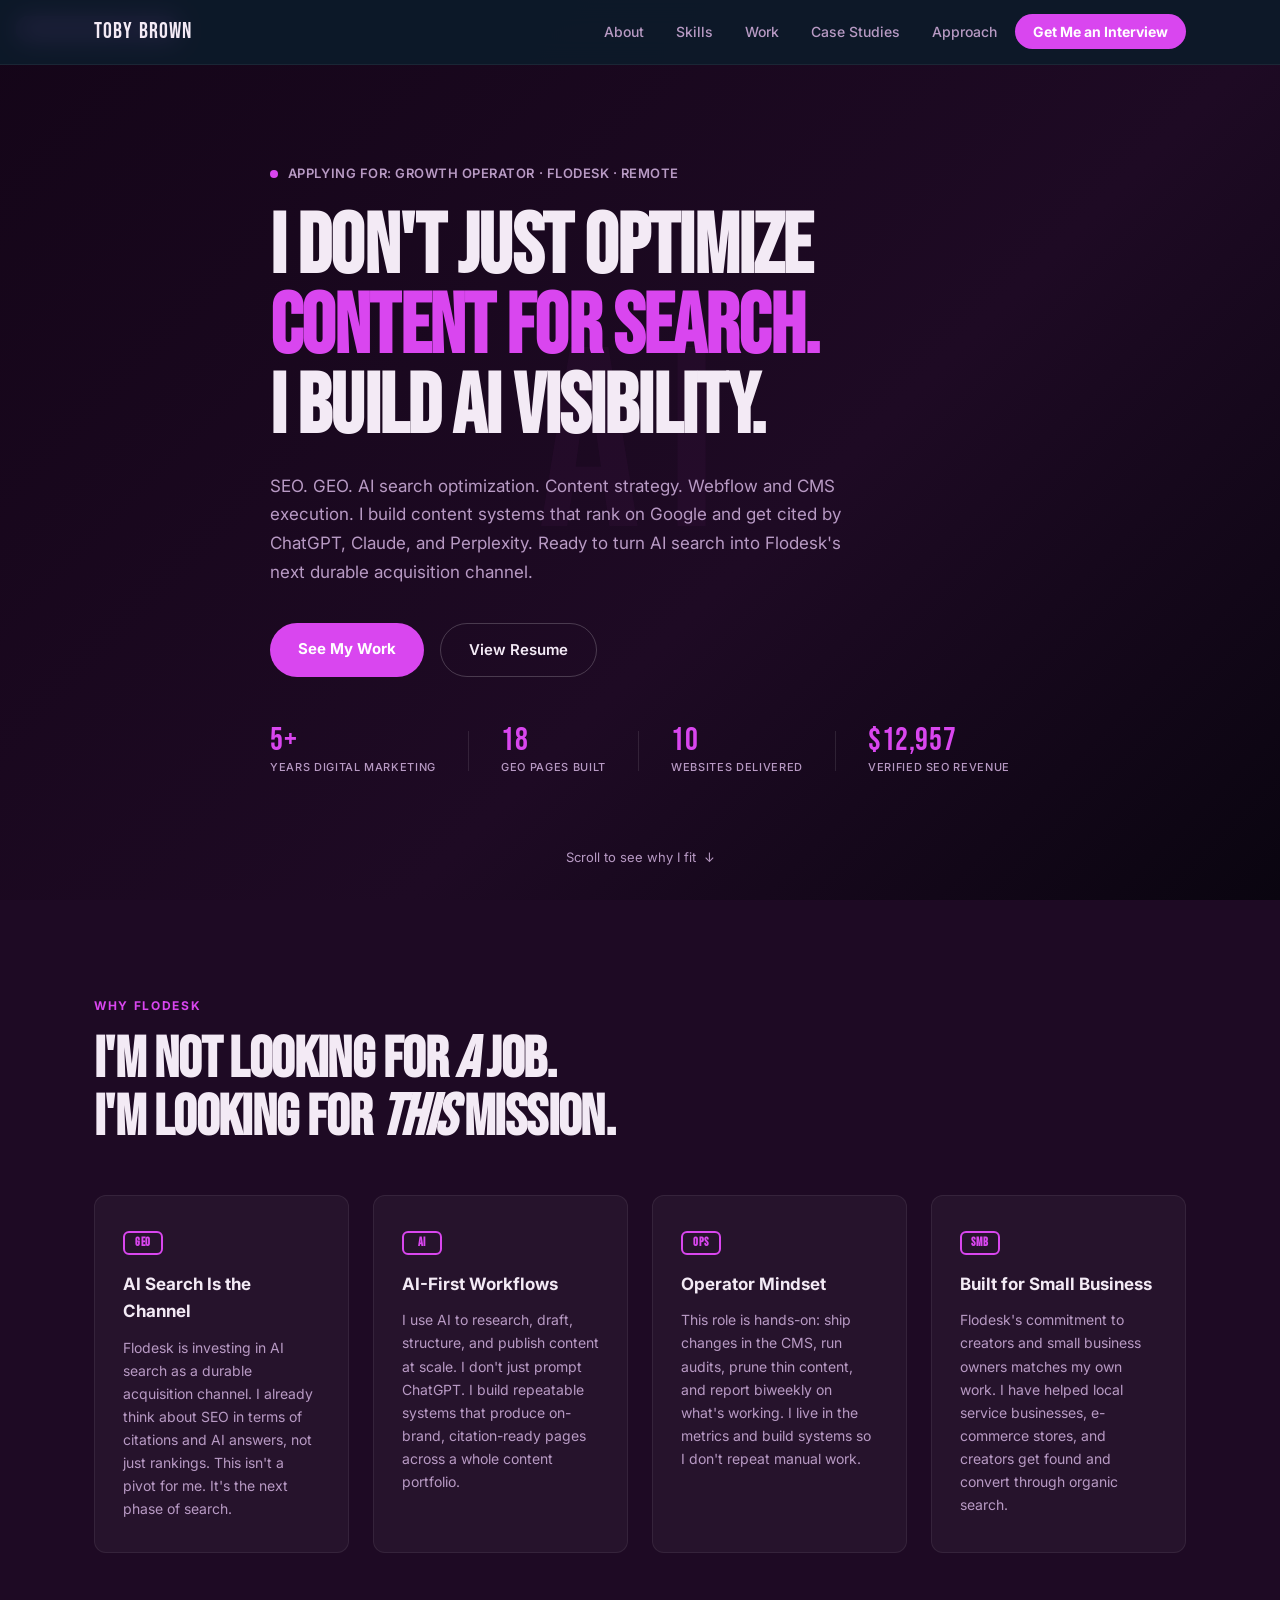
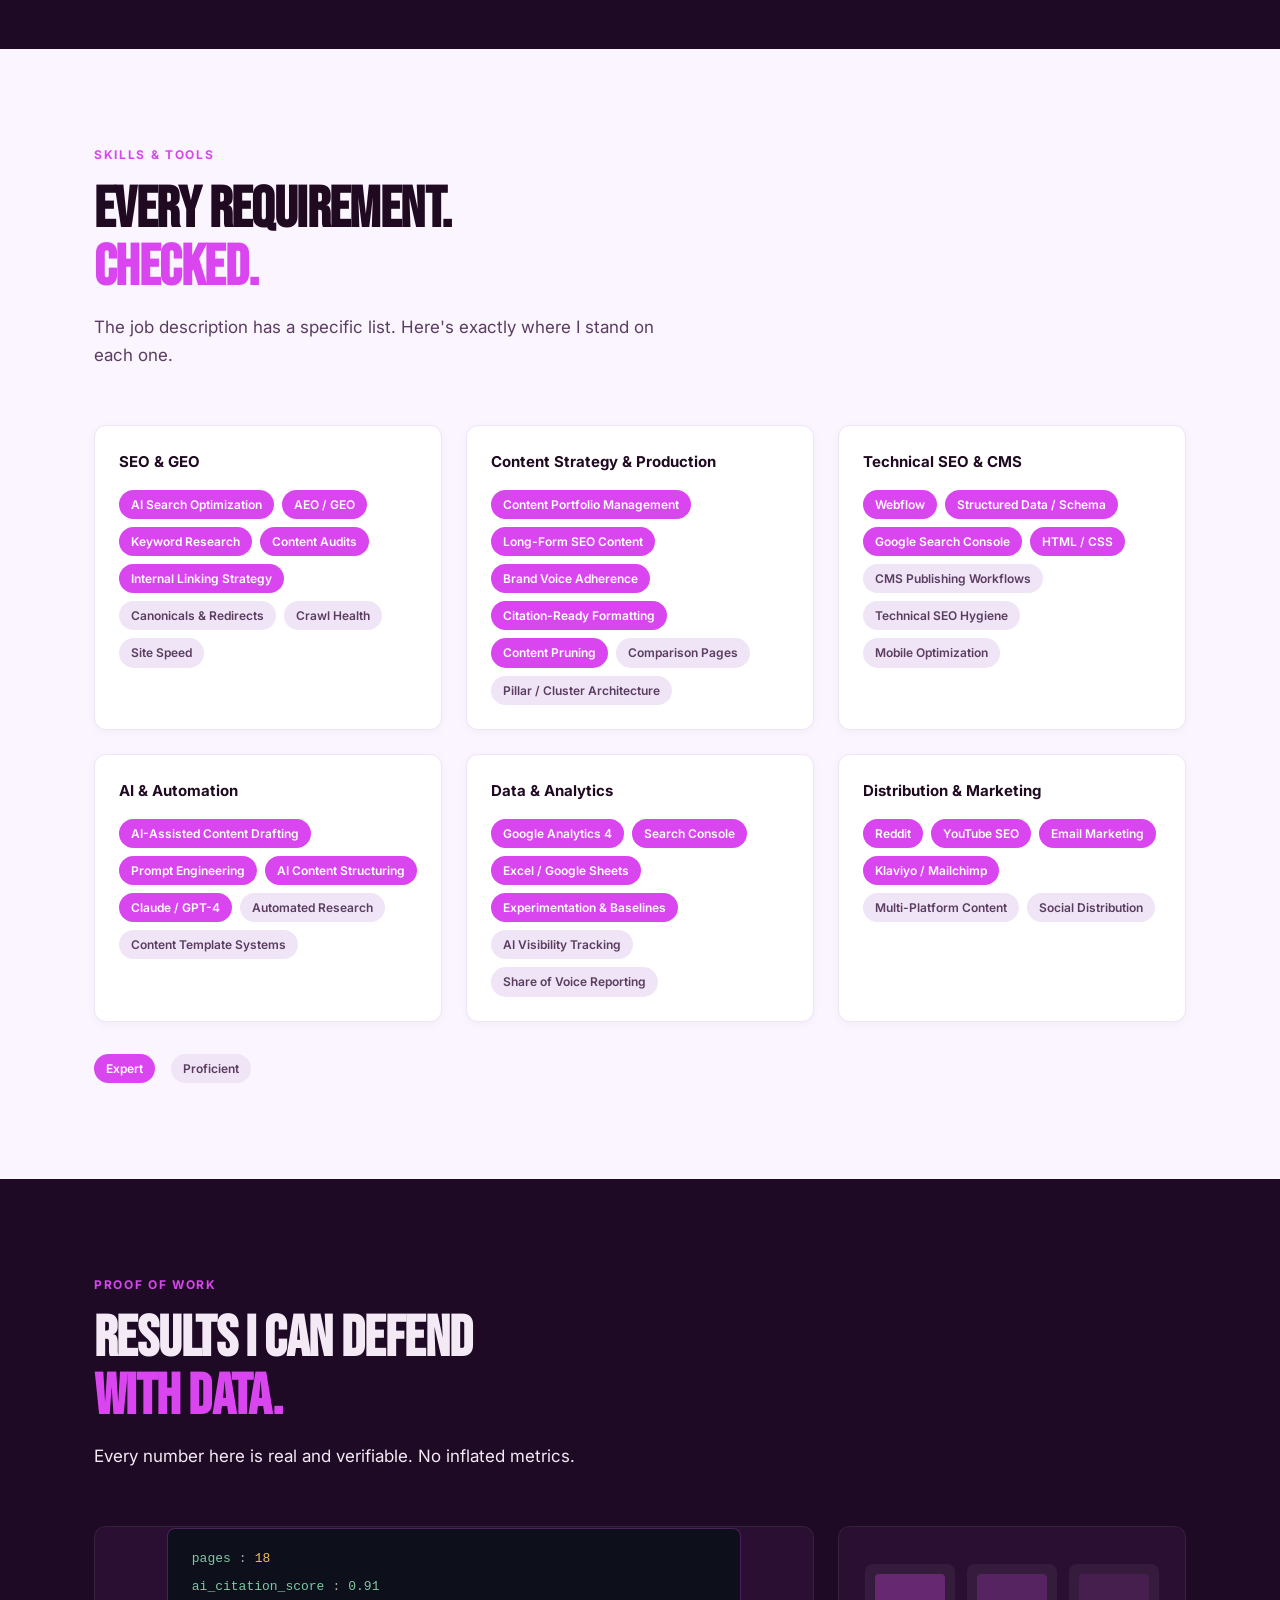
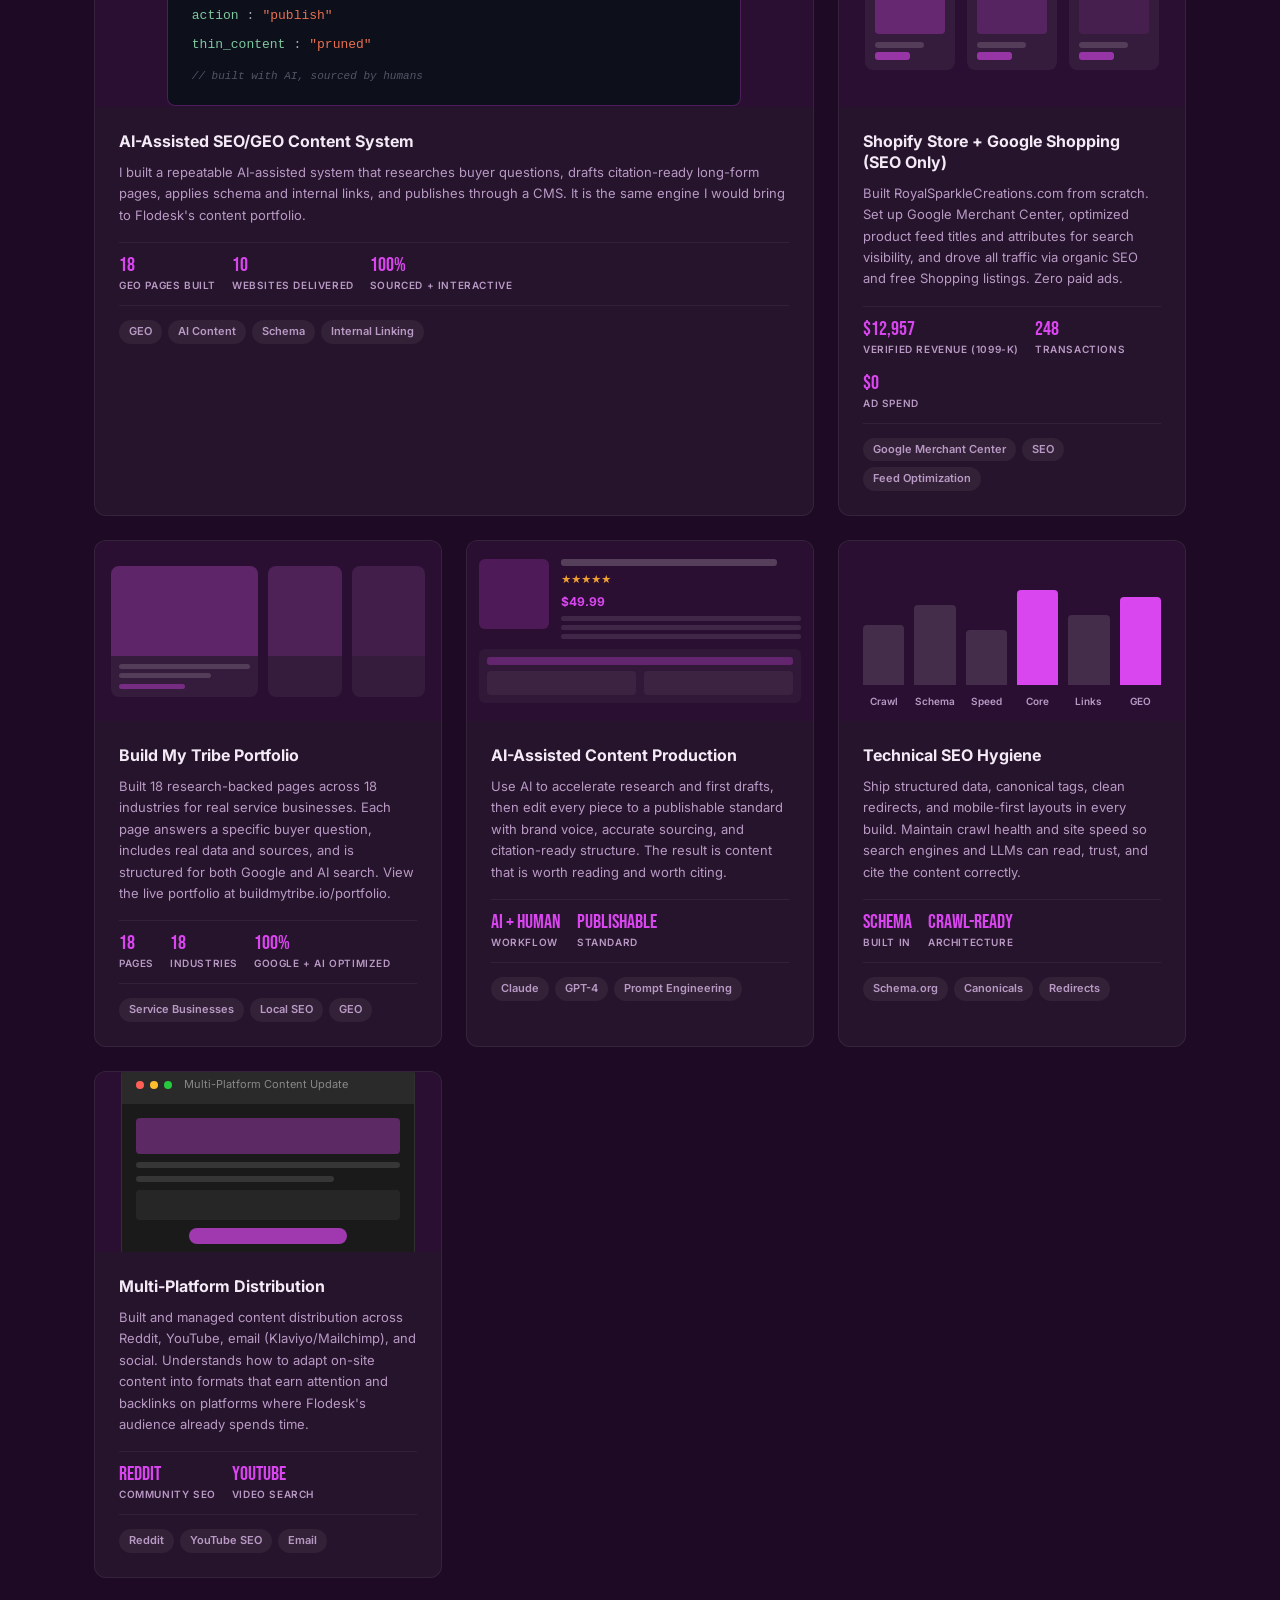
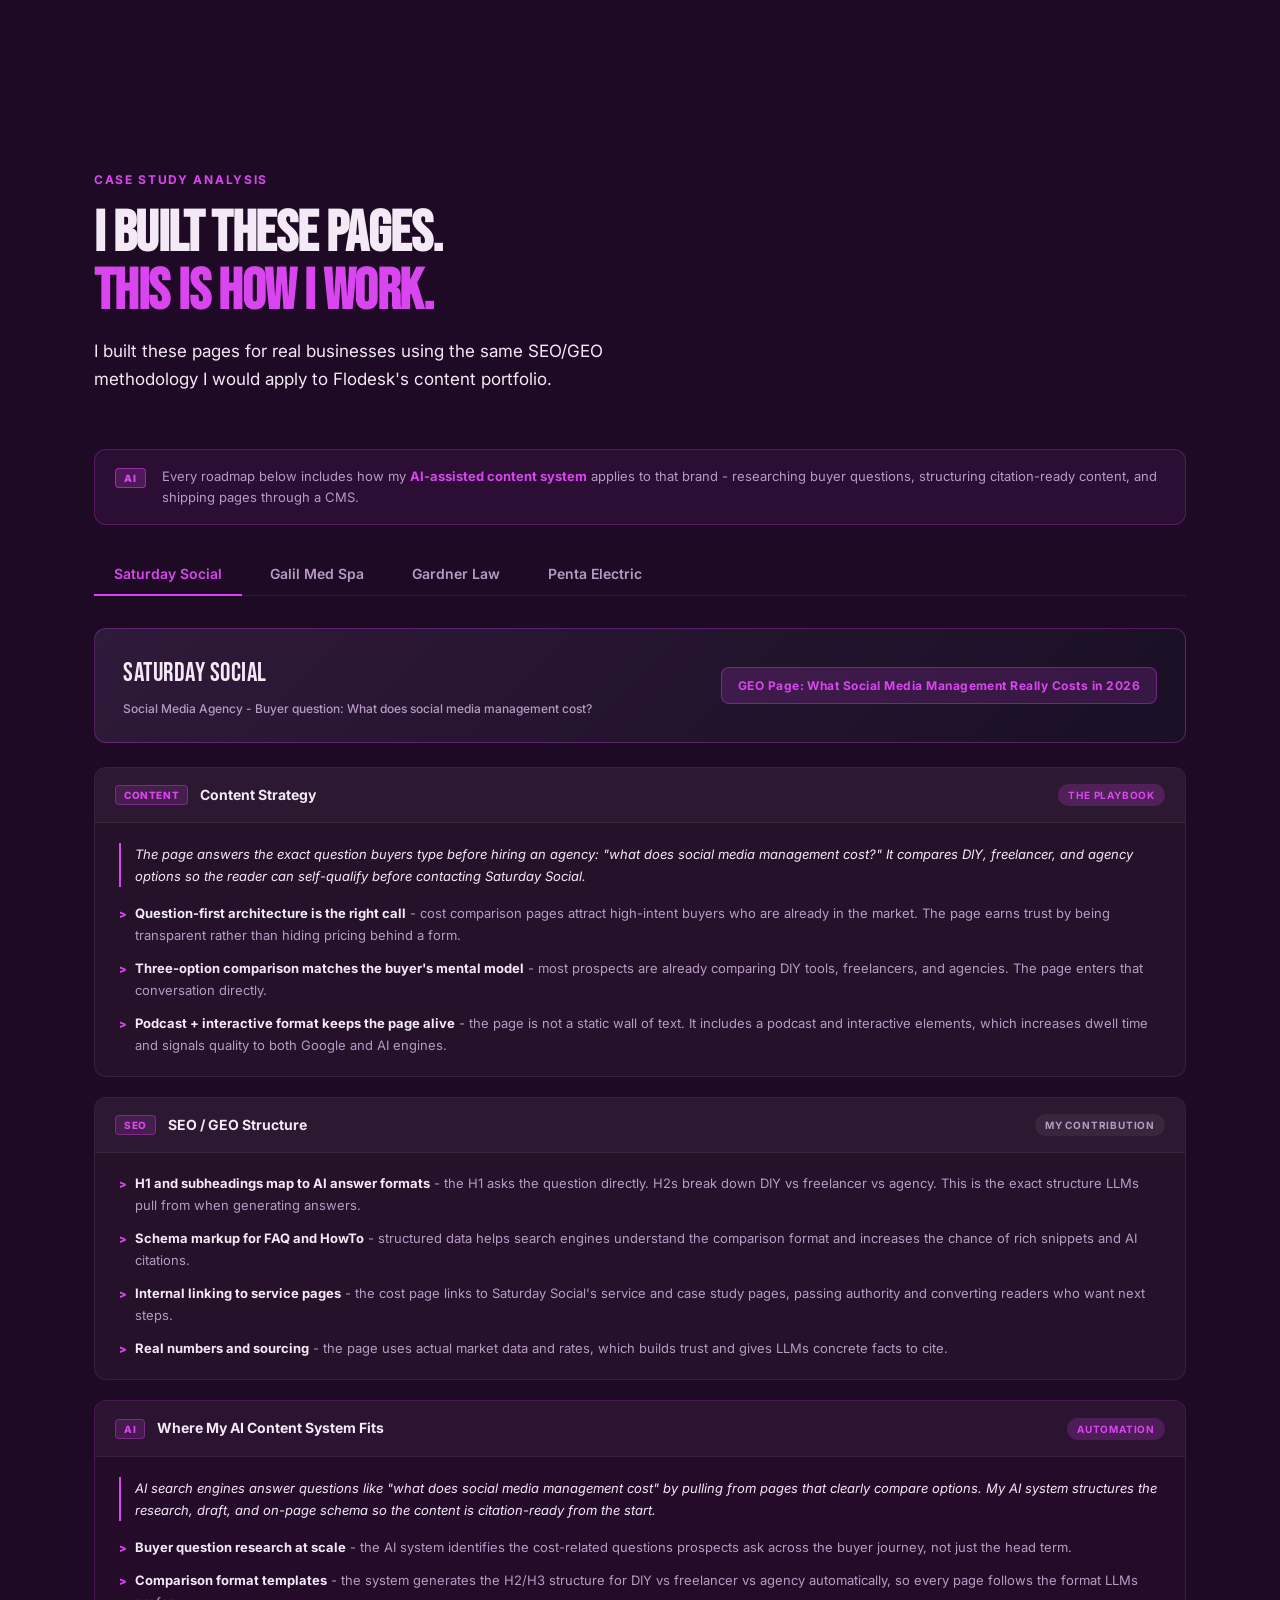
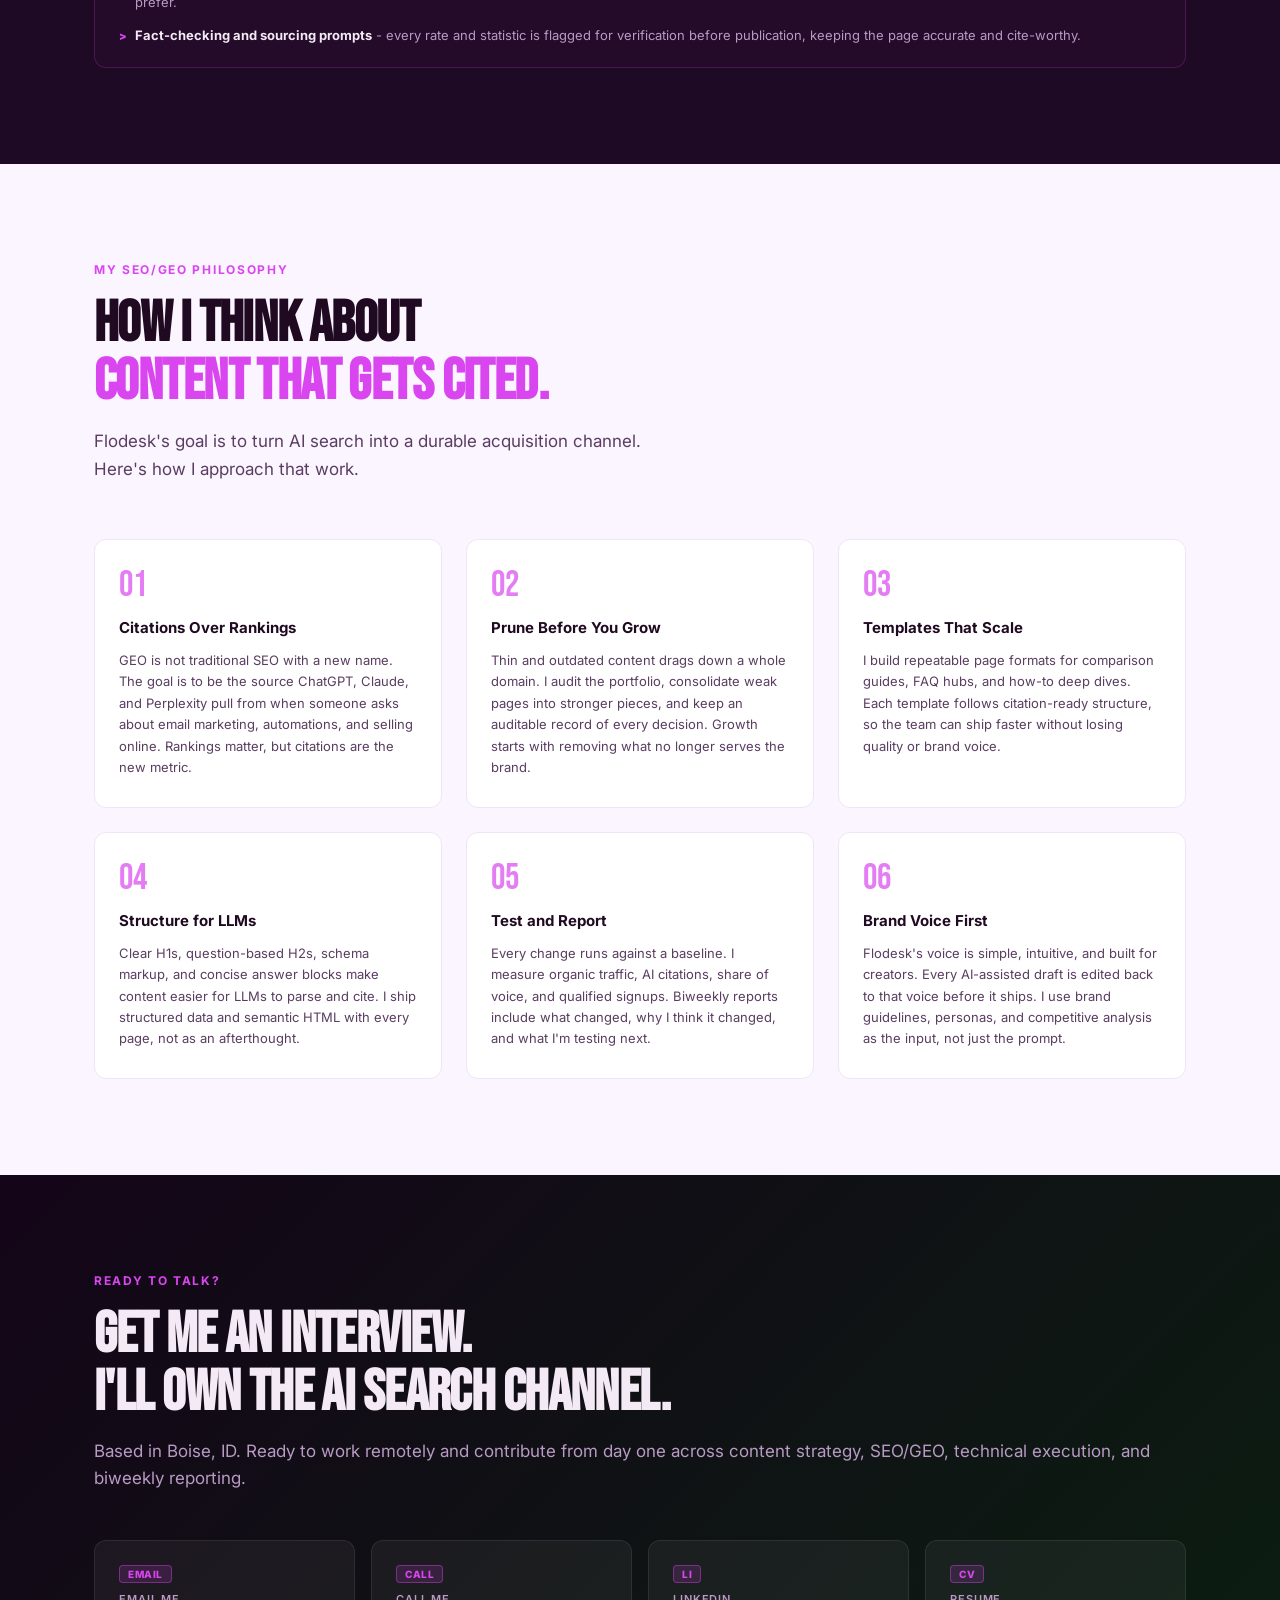
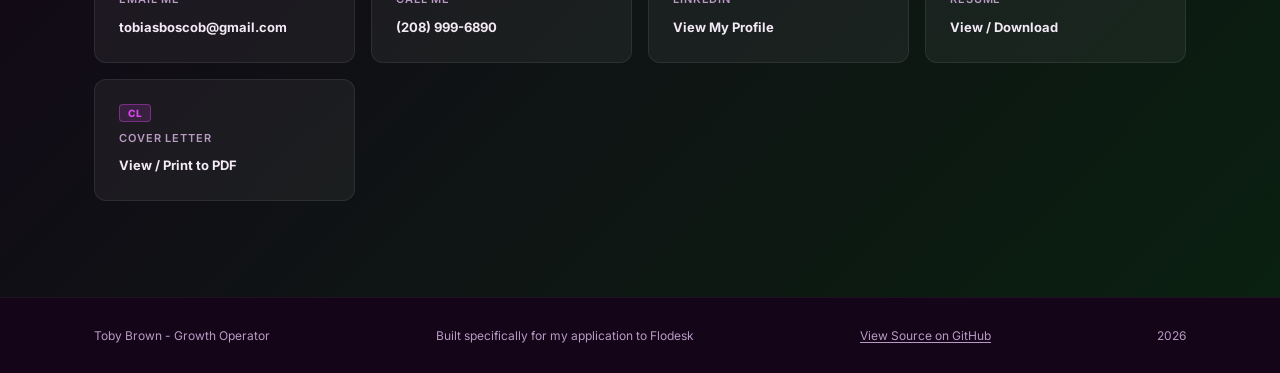
==== commit acf180d4: "Add GitHub source link in footer" ====
--- a/index.html
+++ b/index.html
@@ -779,6 +779,7 @@
       <div class="footer-inner">
         <span>Toby Brown - Growth Operator</span>
         <span>Built specifically for my application to Flodesk</span>
+        <span><a href="https://github.com/TobiasBoscoBrown/flodesk-portfolio" target="_blank">View Source on GitHub</a></span>
         <span>2026</span>
       </div>
     </div>
--- a/style.css
+++ b/style.css
@@ -780,6 +780,15 @@
   font-size: 12px;
   color: var(--text-dim);
 }
+
+.footer-inner a {
+  color: var(--text-dim);
+  text-decoration: underline;
+  text-underline-offset: 2px;
+  transition: color var(--transition);
+}
+
+.footer-inner a:hover { color: var(--green); }
 
 /* ===== ROADMAPS ===== */
 .brand-tabs {
